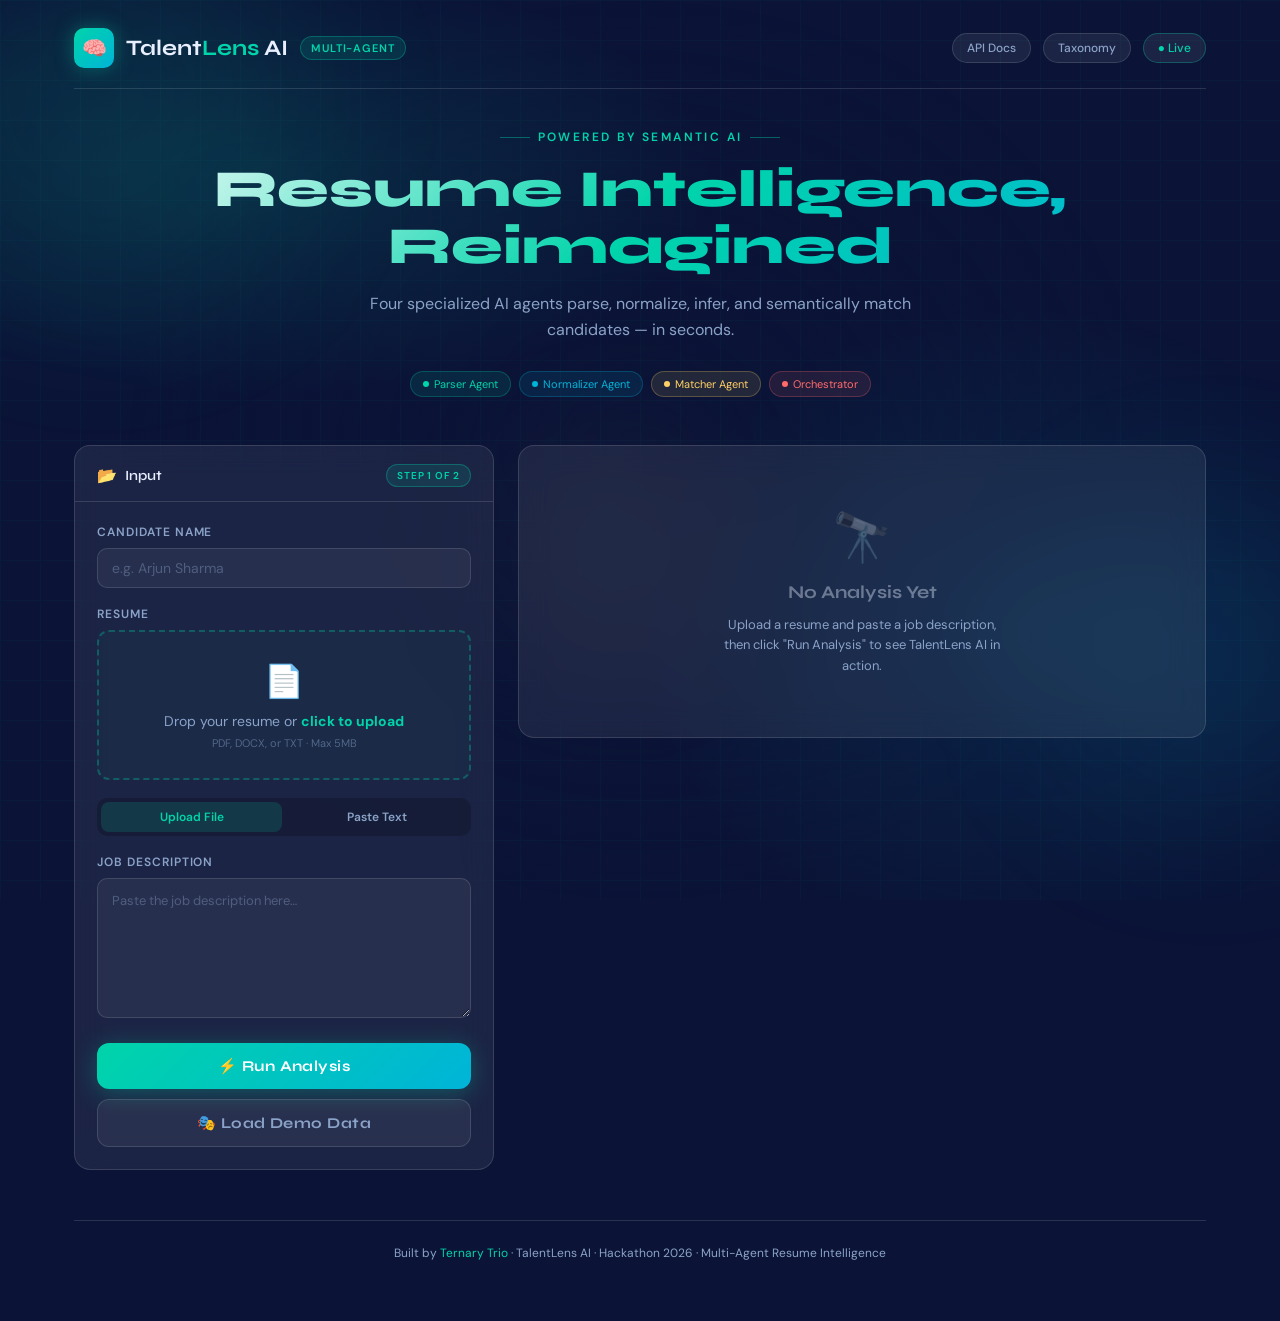
==== index.html @ 65efaf58 "Add files via upload" ====
<!DOCTYPE html>
<html lang="en">
<head>
<meta charset="UTF-8" />
<meta name="viewport" content="width=device-width, initial-scale=1.0" />
<title>TalentLens AI — Resume Intelligence Platform</title>
<link rel="preconnect" href="https://fonts.googleapis.com" />
<link href="https://fonts.googleapis.com/css2?family=Syne:wght@400;600;700;800&family=DM+Sans:ital,wght@0,300;0,400;0,500;1,300&display=swap" rel="stylesheet" />
<style>
  /* ── Reset & Tokens ───────────────────────────────────── */
  *, *::before, *::after { box-sizing: border-box; margin: 0; padding: 0; }

  :root {
    --navy:      #0B1437;
    --navy2:     #101D50;
    --teal:      #00D4AA;
    --teal2:     #00B4D8;
    --amber:     #FFD166;
    --rose:      #FF6B6B;
    --glass:     rgba(255,255,255,0.07);
    --glass2:    rgba(255,255,255,0.12);
    --border:    rgba(255,255,255,0.13);
    --text:      #E8EFFF;
    --muted:     #8BA3C8;
    --radius:    16px;
    --font-head: 'Syne', sans-serif;
    --font-body: 'DM Sans', sans-serif;
  }

  html { scroll-behavior: smooth; }

  body {
    min-height: 100vh;
    background: var(--navy);
    color: var(--text);
    font-family: var(--font-body);
    font-size: 15px;
    overflow-x: hidden;
  }

  /* ── Animated Background ──────────────────────────────── */
  .bg-mesh {
    position: fixed; inset: 0; z-index: 0; pointer-events: none;
    background:
      radial-gradient(ellipse 60% 40% at 20% 20%, rgba(0,212,170,0.12) 0%, transparent 60%),
      radial-gradient(ellipse 50% 60% at 80% 70%, rgba(0,180,216,0.10) 0%, transparent 60%),
      radial-gradient(ellipse 40% 50% at 50% 50%, rgba(11,20,55,0.9) 0%, transparent 100%);
  }
  .bg-grid {
    position: fixed; inset: 0; z-index: 0; pointer-events: none; opacity: 0.03;
    background-image:
      linear-gradient(rgba(0,212,170,1) 1px, transparent 1px),
      linear-gradient(90deg, rgba(0,212,170,1) 1px, transparent 1px);
    background-size: 40px 40px;
  }
  .orb {
    position: fixed; border-radius: 50%; filter: blur(80px);
    pointer-events: none; z-index: 0; animation: float 12s ease-in-out infinite;
  }
  .orb-1 { width: 400px; height: 400px; top: -100px; left: -100px; background: rgba(0,212,170,0.08); }
  .orb-2 { width: 300px; height: 300px; bottom: 10%; right: -80px; background: rgba(0,180,216,0.09); animation-delay: -4s; }
  .orb-3 { width: 200px; height: 200px; top: 50%; left: 40%; background: rgba(255,209,102,0.05); animation-delay: -8s; }
  @keyframes float {
    0%, 100% { transform: translateY(0) scale(1); }
    50% { transform: translateY(-30px) scale(1.05); }
  }

  /* ── Layout ───────────────────────────────────────────── */
  #app { position: relative; z-index: 1; max-width: 1180px; margin: 0 auto; padding: 0 24px 60px; }

  /* ── Header ───────────────────────────────────────────── */
  header {
    display: flex; align-items: center; justify-content: space-between;
    padding: 28px 0 20px;
    border-bottom: 1px solid var(--border);
    margin-bottom: 40px;
  }
  .logo { display: flex; align-items: center; gap: 12px; }
  .logo-icon {
    width: 40px; height: 40px; border-radius: 10px;
    background: linear-gradient(135deg, var(--teal), var(--teal2));
    display: flex; align-items: center; justify-content: center;
    font-size: 20px; box-shadow: 0 0 20px rgba(0,212,170,0.35);
  }
  .logo-text { font-family: var(--font-head); font-size: 22px; font-weight: 700; }
  .logo-text span { color: var(--teal); }
  .badge {
    font-size: 11px; font-weight: 600; letter-spacing: 0.08em;
    padding: 4px 10px; border-radius: 20px;
    background: rgba(0,212,170,0.12); border: 1px solid rgba(0,212,170,0.3);
    color: var(--teal); text-transform: uppercase;
  }
  .header-right { display: flex; align-items: center; gap: 12px; }
  .nav-pill {
    font-size: 12px; font-weight: 500; color: var(--muted);
    padding: 6px 14px; border-radius: 20px;
    background: var(--glass); border: 1px solid var(--border);
    cursor: pointer; transition: all 0.2s;
  }
  .nav-pill:hover { color: var(--text); background: var(--glass2); }

  /* ── Hero ─────────────────────────────────────────────── */
  .hero { text-align: center; margin-bottom: 48px; }
  .hero-eyebrow {
    font-size: 12px; letter-spacing: 0.2em; text-transform: uppercase;
    color: var(--teal); margin-bottom: 16px; font-weight: 600;
    display: flex; align-items: center; justify-content: center; gap: 8px;
  }
  .hero-eyebrow::before, .hero-eyebrow::after {
    content: ''; display: block; width: 30px; height: 1px; background: var(--teal); opacity: 0.4;
  }
  .hero h1 {
    font-family: var(--font-head); font-size: clamp(32px, 5vw, 52px);
    font-weight: 800; line-height: 1.1; margin-bottom: 16px;
    background: linear-gradient(135deg, #fff 0%, var(--teal) 50%, var(--teal2) 100%);
    -webkit-background-clip: text; -webkit-text-fill-color: transparent; background-clip: text;
  }
  .hero p { color: var(--muted); font-size: 16px; max-width: 560px; margin: 0 auto 28px; line-height: 1.6; }
  .agent-pills { display: flex; justify-content: center; gap: 8px; flex-wrap: wrap; }
  .agent-pill {
    font-size: 11px; padding: 5px 12px; border-radius: 20px;
    display: flex; align-items: center; gap: 5px;
  }
  .agent-pill .dot { width: 6px; height: 6px; border-radius: 50%; animation: pulse 2s infinite; }
  .agent-pill:nth-child(1) { background: rgba(0,212,170,0.1); border: 1px solid rgba(0,212,170,0.25); color: var(--teal); }
  .agent-pill:nth-child(1) .dot { background: var(--teal); animation-delay: 0s; }
  .agent-pill:nth-child(2) { background: rgba(0,180,216,0.1); border: 1px solid rgba(0,180,216,0.25); color: var(--teal2); }
  .agent-pill:nth-child(2) .dot { background: var(--teal2); animation-delay: 0.5s; }
  .agent-pill:nth-child(3) { background: rgba(255,209,102,0.1); border: 1px solid rgba(255,209,102,0.25); color: var(--amber); }
  .agent-pill:nth-child(3) .dot { background: var(--amber); animation-delay: 1s; }
  .agent-pill:nth-child(4) { background: rgba(255,107,107,0.1); border: 1px solid rgba(255,107,107,0.25); color: var(--rose); }
  .agent-pill:nth-child(4) .dot { background: var(--rose); animation-delay: 1.5s; }
  @keyframes pulse { 0%,100%{opacity:1;transform:scale(1)} 50%{opacity:0.4;transform:scale(0.7)} }

  /* ── Main Grid ────────────────────────────────────────── */
  .main-grid { display: grid; grid-template-columns: 420px 1fr; gap: 24px; align-items: start; }
  @media(max-width: 900px) { .main-grid { grid-template-columns: 1fr; } }

  /* ── Glass Panel ──────────────────────────────────────── */
  .panel {
    background: var(--glass); border: 1px solid var(--border);
    border-radius: var(--radius); backdrop-filter: blur(16px);
    -webkit-backdrop-filter: blur(16px);
    overflow: hidden;
  }
  .panel-header {
    padding: 18px 22px 14px;
    border-bottom: 1px solid var(--border);
    display: flex; align-items: center; justify-content: space-between;
  }
  .panel-title {
    font-family: var(--font-head); font-size: 14px; font-weight: 600;
    display: flex; align-items: center; gap: 8px;
  }
  .panel-title .icon { font-size: 16px; }
  .panel-body { padding: 22px; }

  /* ── Input Section ────────────────────────────────────── */
  .upload-zone {
    border: 2px dashed rgba(0,212,170,0.3); border-radius: 12px;
    padding: 28px; text-align: center; cursor: pointer;
    transition: all 0.25s; position: relative; overflow: hidden;
    background: rgba(0,212,170,0.03);
    margin-bottom: 18px;
  }
  .upload-zone:hover, .upload-zone.dragover {
    border-color: var(--teal); background: rgba(0,212,170,0.07);
    transform: translateY(-1px);
  }
  .upload-icon { font-size: 32px; margin-bottom: 10px; }
  .upload-text { font-size: 14px; color: var(--muted); }
  .upload-text strong { color: var(--teal); }
  .upload-hint { font-size: 11px; color: rgba(139,163,200,0.5); margin-top: 6px; }
  #fileInput { display: none; }

  .file-selected {
    display: flex; align-items: center; gap: 10px;
    padding: 10px 14px; border-radius: 10px;
    background: rgba(0,212,170,0.08); border: 1px solid rgba(0,212,170,0.2);
    margin-bottom: 18px; display: none;
  }
  .file-selected .file-icon { font-size: 20px; }
  .file-selected .file-name { font-size: 13px; font-weight: 500; color: var(--teal); }
  .file-selected .file-size { font-size: 11px; color: var(--muted); }
  .file-selected .file-remove { margin-left: auto; cursor: pointer; color: var(--muted); font-size: 16px; transition: color 0.2s; }
  .file-selected .file-remove:hover { color: var(--rose); }

  label.input-label { display: block; font-size: 12px; font-weight: 600; color: var(--muted); text-transform: uppercase; letter-spacing: 0.08em; margin-bottom: 8px; }

  .name-input, .text-area {
    width: 100%; background: rgba(255,255,255,0.05); border: 1px solid var(--border);
    border-radius: 10px; color: var(--text); font-family: var(--font-body);
    transition: border-color 0.2s, box-shadow 0.2s; outline: none;
  }
  .name-input { padding: 10px 14px; font-size: 14px; margin-bottom: 18px; }
  .text-area { padding: 12px 14px; font-size: 13px; resize: vertical; min-height: 120px; line-height: 1.5; }
  .name-input:focus, .text-area:focus {
    border-color: rgba(0,212,170,0.5);
    box-shadow: 0 0 0 3px rgba(0,212,170,0.1);
  }
  ::placeholder { color: rgba(139,163,200,0.4); }

  .jd-section { margin-top: 18px; }

  .run-btn {
    width: 100%; padding: 14px; margin-top: 20px;
    background: linear-gradient(135deg, var(--teal), var(--teal2));
    border: none; border-radius: 12px; color: #fff;
    font-family: var(--font-head); font-size: 15px; font-weight: 700;
    cursor: pointer; letter-spacing: 0.03em;
    transition: all 0.25s; position: relative; overflow: hidden;
    box-shadow: 0 4px 24px rgba(0,212,170,0.3);
  }
  .run-btn:hover:not(:disabled) {
    transform: translateY(-2px);
    box-shadow: 0 8px 32px rgba(0,212,170,0.45);
  }
  .run-btn:disabled { opacity: 0.6; cursor: not-allowed; }
  .run-btn .shimmer {
    position: absolute; inset: 0;
    background: linear-gradient(90deg, transparent, rgba(255,255,255,0.15), transparent);
    transform: translateX(-100%); animation: shimmer 1.8s infinite;
    display: none;
  }
  .run-btn.loading .shimmer { display: block; }
  @keyframes shimmer { to { transform: translateX(100%); } }

  /* ── Results Panel ────────────────────────────────────── */
  .results-panel { display: flex; flex-direction: column; gap: 18px; }

  /* Score Card */
  .score-card {
    background: linear-gradient(135deg, rgba(0,212,170,0.12), rgba(0,180,216,0.08));
    border: 1px solid rgba(0,212,170,0.2);
    border-radius: var(--radius); padding: 28px;
    display: flex; align-items: center; gap: 28px;
  }
  .score-ring-wrap { flex-shrink: 0; position: relative; }
  .score-ring {
    width: 120px; height: 120px;
    transform: rotate(-90deg);
  }
  .score-bg { fill: none; stroke: rgba(255,255,255,0.08); stroke-width: 8; }
  .score-fill {
    fill: none; stroke: url(#scoreGrad); stroke-width: 8;
    stroke-linecap: round; stroke-dasharray: 339.292;
    stroke-dashoffset: 339.292;
    transition: stroke-dashoffset 1.5s cubic-bezier(0.25, 1, 0.5, 1);
  }
  .score-number {
    position: absolute; inset: 0;
    display: flex; flex-direction: column; align-items: center; justify-content: center;
    font-family: var(--font-head);
  }
  .score-value { font-size: 32px; font-weight: 800; color: var(--teal); line-height: 1; }
  .score-label { font-size: 10px; color: var(--muted); letter-spacing: 0.1em; }
  .score-details { flex: 1; min-width: 0; }
  .score-details h3 { font-family: var(--font-head); font-size: 20px; font-weight: 700; margin-bottom: 6px; }
  .score-details .verdict { font-size: 13px; color: var(--muted); margin-bottom: 14px; line-height: 1.5; }
  .score-meta { display: flex; gap: 16px; }
  .score-meta-item { text-align: center; }
  .score-meta-item .val { font-family: var(--font-head); font-size: 20px; font-weight: 700; }
  .score-meta-item .lbl { font-size: 10px; color: var(--muted); text-transform: uppercase; letter-spacing: 0.07em; }
  .color-teal { color: var(--teal); }
  .color-rose { color: var(--rose); }
  .color-amber { color: var(--amber); }

  /* Skill Pills */
  .skills-grid { display: flex; flex-wrap: wrap; gap: 8px; }
  .skill-pill {
    font-size: 12px; font-weight: 500; padding: 5px 12px; border-radius: 20px;
    display: flex; align-items: center; gap: 5px;
    animation: popIn 0.3s ease backwards;
  }
  @keyframes popIn { from { transform: scale(0.7); opacity: 0; } to { transform: scale(1); opacity: 1; } }
  .pill-matched { background: rgba(0,212,170,0.12); border: 1px solid rgba(0,212,170,0.3); color: var(--teal); }
  .pill-inferred { background: rgba(0,180,216,0.10); border: 1px solid rgba(0,180,216,0.25); color: var(--teal2); }
  .pill-missing-req { background: rgba(255,107,107,0.10); border: 1px solid rgba(255,107,107,0.25); color: var(--rose); }
  .pill-missing-nice { background: rgba(255,209,102,0.10); border: 1px solid rgba(255,209,102,0.25); color: var(--amber); }
  .pill-icon { font-size: 10px; }

  /* AI Insight */
  .insight-card {
    background: rgba(255,209,102,0.05); border: 1px solid rgba(255,209,102,0.18);
    border-radius: var(--radius); padding: 18px 20px;
  }
  .insight-header { display: flex; align-items: center; gap: 8px; margin-bottom: 10px; font-size: 12px; font-weight: 600; color: var(--amber); text-transform: uppercase; letter-spacing: 0.08em; }
  .insight-text { font-size: 14px; color: var(--text); line-height: 1.65; }

  /* Roles */
  .role-chips { display: flex; gap: 8px; flex-wrap: wrap; }
  .role-chip {
    font-size: 12px; padding: 6px 14px; border-radius: 20px;
    background: rgba(255,255,255,0.06); border: 1px solid var(--border);
    display: flex; align-items: center; gap: 6px;
  }
  .role-chip::before { content: '⚡'; font-size: 10px; }

  /* Learning */
  .rec-list { display: flex; flex-direction: column; gap: 8px; }
  .rec-item {
    font-size: 12px; padding: 10px 14px; border-radius: 10px;
    background: rgba(255,255,255,0.04); border: 1px solid var(--border);
    display: flex; align-items: flex-start; gap: 8px; line-height: 1.5;
  }
  .rec-item::before { content: '→'; color: var(--teal); flex-shrink: 0; font-weight: 700; }

  /* Agent Logs */
  .log-console {
    background: rgba(0,0,0,0.4); border: 1px solid rgba(0,212,170,0.15);
    border-radius: 12px; padding: 16px; font-family: 'Courier New', monospace; font-size: 11px;
    max-height: 220px; overflow-y: auto; color: rgba(0,212,170,0.7);
    scrollbar-width: thin; scrollbar-color: rgba(0,212,170,0.2) transparent;
  }
  .log-entry {
    display: flex; gap: 8px; margin-bottom: 5px; line-height: 1.5;
    animation: fadeSlide 0.25s ease backwards;
  }
  @keyframes fadeSlide { from { opacity: 0; transform: translateX(-6px); } to { opacity: 1; transform: none; } }
  .log-time { color: rgba(0,212,170,0.35); flex-shrink: 0; }
  .log-agent { color: var(--teal); font-weight: bold; flex-shrink: 0; min-width: 130px; }
  .log-action { color: var(--amber); flex-shrink: 0; min-width: 100px; }
  .log-detail { color: rgba(232,239,255,0.5); }
  .log-cursor { animation: blink 1s step-end infinite; }
  @keyframes blink { 0%,100%{opacity:1} 50%{opacity:0} }

  /* Empty State */
  .empty-state {
    text-align: center; padding: 60px 30px;
    color: var(--muted); display: flex; flex-direction: column;
    align-items: center; gap: 12px;
  }
  .empty-state .empty-icon { font-size: 48px; opacity: 0.3; }
  .empty-state h3 { font-family: var(--font-head); font-size: 18px; color: rgba(232,239,255,0.4); }
  .empty-state p { font-size: 13px; max-width: 280px; line-height: 1.6; }

  /* Section Labels */
  .section-label {
    font-size: 11px; font-weight: 600; text-transform: uppercase;
    letter-spacing: 0.1em; color: var(--muted); margin-bottom: 12px;
    display: flex; align-items: center; gap: 6px;
  }
  .section-label::after { content: ''; flex: 1; height: 1px; background: var(--border); }

  /* Confidence bar */
  .conf-bar-wrap { display: flex; align-items: center; gap: 10px; margin-top: 8px; }
  .conf-bar { flex: 1; height: 4px; background: rgba(255,255,255,0.08); border-radius: 2px; overflow: hidden; }
  .conf-fill { height: 100%; background: linear-gradient(90deg, var(--teal), var(--teal2)); border-radius: 2px; width: 0%; transition: width 1s ease 0.8s; }
  .conf-label { font-size: 11px; color: var(--muted); }

  /* Loading Overlay */
  .loading-overlay {
    position: fixed; inset: 0; z-index: 100;
    background: rgba(11,20,55,0.8); backdrop-filter: blur(8px);
    display: flex; flex-direction: column;
    align-items: center; justify-content: center; gap: 20px;
    display: none;
  }
  .loading-overlay.active { display: flex; }
  .loader-ring {
    width: 60px; height: 60px; border-radius: 50%;
    border: 3px solid rgba(0,212,170,0.15);
    border-top-color: var(--teal);
    animation: spin 0.9s linear infinite;
  }
  @keyframes spin { to { transform: rotate(360deg); } }
  .loading-text { font-family: var(--font-head); font-size: 18px; color: var(--teal); }
  .loading-sub { font-size: 13px; color: var(--muted); }

  /* Tabs */
  .tabs { display: flex; gap: 4px; margin-bottom: 16px; background: rgba(0,0,0,0.2); border-radius: 10px; padding: 4px; }
  .tab { flex: 1; padding: 7px 12px; border-radius: 8px; font-size: 12px; font-weight: 600; text-align: center; cursor: pointer; transition: all 0.2s; color: var(--muted); }
  .tab.active { background: rgba(0,212,170,0.15); color: var(--teal); }
  .tab-content { display: none; }
  .tab-content.active { display: block; }

  /* Scrollbar */
  ::-webkit-scrollbar { width: 6px; }
  ::-webkit-scrollbar-track { background: transparent; }
  ::-webkit-scrollbar-thumb { background: rgba(255,255,255,0.1); border-radius: 3px; }

  /* Footer */
  footer { text-align: center; margin-top: 50px; padding-top: 24px; border-top: 1px solid var(--border); color: var(--muted); font-size: 12px; }
  footer span { color: var(--teal); }
</style>
</head>
<body>

<div class="bg-mesh"></div>
<div class="bg-grid"></div>
<div class="orb orb-1"></div>
<div class="orb orb-2"></div>
<div class="orb orb-3"></div>

<div class="loading-overlay" id="loadingOverlay">
  <div class="loader-ring"></div>
  <div class="loading-text">Agents Working…</div>
  <div class="loading-sub" id="loadingStep">Initializing pipeline</div>
</div>

<div id="app">
  <!-- Header -->
  <header>
    <div class="logo">
      <div class="logo-icon">🧠</div>
      <div class="logo-text">Talent<span>Lens</span> AI</div>
      <div class="badge">Multi-Agent</div>
    </div>
    <div class="header-right">
      <div class="nav-pill">API Docs</div>
      <div class="nav-pill">Taxonomy</div>
      <div class="nav-pill" style="color:var(--teal); border-color:rgba(0,212,170,0.3);">● Live</div>
    </div>
  </header>

  <!-- Hero -->
  <div class="hero">
    <div class="hero-eyebrow">Powered by Semantic AI</div>
    <h1>Resume Intelligence,<br/>Reimagined</h1>
    <p>Four specialized AI agents parse, normalize, infer, and semantically match candidates — in seconds.</p>
    <div class="agent-pills">
      <div class="agent-pill"><span class="dot"></span>Parser Agent</div>
      <div class="agent-pill"><span class="dot"></span>Normalizer Agent</div>
      <div class="agent-pill"><span class="dot"></span>Matcher Agent</div>
      <div class="agent-pill"><span class="dot"></span>Orchestrator</div>
    </div>
  </div>

  <!-- Main Grid -->
  <div class="main-grid">

    <!-- Input Panel -->
    <div class="panel">
      <div class="panel-header">
        <div class="panel-title"><span class="icon">📂</span> Input</div>
        <div class="badge" style="font-size:10px;">Step 1 of 2</div>
      </div>
      <div class="panel-body">

        <label class="input-label">Candidate Name</label>
        <input class="name-input" id="candidateName" type="text" placeholder="e.g. Arjun Sharma" />

        <label class="input-label">Resume</label>
        <div class="upload-zone" id="uploadZone" onclick="document.getElementById('fileInput').click()">
          <div class="upload-icon">📄</div>
          <div class="upload-text">Drop your resume or <strong>click to upload</strong></div>
          <div class="upload-hint">PDF, DOCX, or TXT · Max 5MB</div>
        </div>
        <input type="file" id="fileInput" accept=".pdf,.docx,.txt" />

        <div class="file-selected" id="fileSelected">
          <span class="file-icon">📎</span>
          <div>
            <div class="file-name" id="fileName">—</div>
            <div class="file-size" id="fileSize">—</div>
          </div>
          <span class="file-remove" onclick="removeFile()">✕</span>
        </div>

        <!-- Or paste text -->
        <div class="tabs">
          <div class="tab active" onclick="switchTab('upload')">Upload File</div>
          <div class="tab" onclick="switchTab('paste')">Paste Text</div>
        </div>
        <div class="tab-content active" id="tab-upload">
          <!-- file upload already shown above -->
        </div>
        <div class="tab-content" id="tab-paste">
          <textarea class="text-area" id="resumeText" placeholder="Paste your resume text here…"></textarea>
        </div>

        <div class="jd-section">
          <label class="input-label" style="margin-top:0">Job Description</label>
          <textarea class="text-area" id="jobDescription" placeholder="Paste the job description here…" style="min-height:140px;"></textarea>
        </div>

        <button class="run-btn" id="runBtn" onclick="runAnalysis()">
          <div class="shimmer"></div>
          ⚡ Run Analysis
        </button>

        <button class="run-btn" id="demoBtn" onclick="loadDemo()"
          style="margin-top:10px;background:rgba(255,255,255,0.06);box-shadow:none;border:1px solid var(--border);color:var(--muted);">
          🎭 Load Demo Data
        </button>

      </div>
    </div>

    <!-- Results Panel -->
    <div class="results-panel" id="resultsPanel">

      <div class="panel" id="emptyState">
        <div class="empty-state">
          <div class="empty-icon">🔭</div>
          <h3>No Analysis Yet</h3>
          <p>Upload a resume and paste a job description, then click "Run Analysis" to see TalentLens AI in action.</p>
        </div>
      </div>

      <!-- Score Card -->
      <div class="panel" id="scoreCard" style="display:none;">
        <div class="panel-body" style="padding:0;">
          <div class="score-card">
            <div class="score-ring-wrap">
              <svg class="score-ring" viewBox="0 0 120 120">
                <defs>
                  <linearGradient id="scoreGrad" x1="0%" y1="0%" x2="100%" y2="0%">
                    <stop offset="0%" style="stop-color:#00D4AA"/>
                    <stop offset="100%" style="stop-color:#00B4D8"/>
                  </linearGradient>
                </defs>
                <circle class="score-bg" cx="60" cy="60" r="54"/>
                <circle class="score-fill" id="scoreFill" cx="60" cy="60" r="54"/>
              </svg>
              <div class="score-number">
                <div class="score-value" id="scoreValue">0</div>
                <div class="score-label">/100</div>
              </div>
            </div>
            <div class="score-details">
              <h3 id="scoreName">Candidate</h3>
              <div class="verdict" id="aiInsightShort">Loading insight…</div>
              <div class="score-meta">
                <div class="score-meta-item">
                  <div class="val color-teal" id="matchedCount">0</div>
                  <div class="lbl">Matched</div>
                </div>
                <div class="score-meta-item">
                  <div class="val color-rose" id="missingCount">0</div>
                  <div class="lbl">Missing</div>
                </div>
                <div class="score-meta-item">
                  <div class="val color-amber" id="inferredCount">0</div>
                  <div class="lbl">Inferred</div>
                </div>
              </div>
              <div class="conf-bar-wrap">
                <div class="conf-bar"><div class="conf-fill" id="confFill"></div></div>
                <div class="conf-label" id="confLabel">Confidence</div>
              </div>
            </div>
          </div>
        </div>
      </div>

      <!-- Skills Panel -->
      <div class="panel" id="skillsPanel" style="display:none;">
        <div class="panel-header">
          <div class="panel-title"><span class="icon">🎯</span> Skill Analysis</div>
        </div>
        <div class="panel-body">
          <div class="section-label">Matched Skills</div>
          <div class="skills-grid" id="matchedSkills"></div>

          <div class="section-label" style="margin-top:16px;">Inferred Skills</div>
          <div class="skills-grid" id="inferredSkills"></div>

          <div class="section-label" style="margin-top:16px;">Missing — Required</div>
          <div class="skills-grid" id="missingRequired"></div>

          <div class="section-label" style="margin-top:16px;">Missing — Nice to Have</div>
          <div class="skills-grid" id="missingNice"></div>
        </div>
      </div>

      <!-- Insight + Roles -->
      <div class="panel" id="insightPanel" style="display:none;">
        <div class="panel-header">
          <div class="panel-title"><span class="icon">✨</span> AI Insight & Roles</div>
        </div>
        <div class="panel-body">
          <div class="insight-card" style="margin-bottom:18px;">
            <div class="insight-header">🤖 AI Assessment</div>
            <div class="insight-text" id="fullInsight">—</div>
          </div>
          <div class="section-label">Suggested Roles</div>
          <div class="role-chips" id="roleChips"></div>
          <div class="section-label" style="margin-top:16px;">Learning Recommendations</div>
          <div class="rec-list" id="learningRecs"></div>
        </div>
      </div>

      <!-- Agent Logs -->
      <div class="panel" id="logsPanel" style="display:none;">
        <div class="panel-header">
          <div class="panel-title"><span class="icon">⚙️</span> Agent Execution Logs</div>
          <div class="badge" style="font-size:10px; background:rgba(0,212,170,0.1);" id="logBadge">0 steps</div>
        </div>
        <div class="panel-body" style="padding-bottom:18px;">
          <div class="log-console" id="logConsole">
            <div class="log-entry">
              <span class="log-time">--:--:--</span>
              <span class="log-agent">Orchestrator</span>
              <span class="log-action">ready</span>
              <span class="log-detail">Awaiting input…<span class="log-cursor">█</span></span>
            </div>
          </div>
        </div>
      </div>

    </div>
  </div>

  <footer>
    Built by <span>Ternary Trio</span> · TalentLens AI · Hackathon 2026 · Multi-Agent Resume Intelligence
  </footer>
</div>

<script>
// ── State ───────────────────────────────────────────────────────────────
const API_BASE = "http://localhost:8000/api/v1";
let selectedFile = null;
let currentTab = 'upload';

// ── File Upload ─────────────────────────────────────────────────────────
const uploadZone = document.getElementById('uploadZone');
uploadZone.addEventListener('dragover', e => { e.preventDefault(); uploadZone.classList.add('dragover'); });
uploadZone.addEventListener('dragleave', () => uploadZone.classList.remove('dragover'));
uploadZone.addEventListener('drop', e => {
  e.preventDefault(); uploadZone.classList.remove('dragover');
  const file = e.dataTransfer.files[0];
  if (file) handleFile(file);
});
document.getElementById('fileInput').addEventListener('change', e => {
  if (e.target.files[0]) handleFile(e.target.files[0]);
});

function handleFile(file) {
  selectedFile = file;
  document.getElementById('fileName').textContent = file.name;
  document.getElementById('fileSize').textContent = formatBytes(file.size);
  document.getElementById('fileSelected').style.display = 'flex';
  document.getElementById('uploadZone').style.display = 'none';
}
function removeFile() {
  selectedFile = null;
  document.getElementById('fileSelected').style.display = 'none';
  document.getElementById('uploadZone').style.display = 'block';
  document.getElementById('fileInput').value = '';
}
function formatBytes(b) { return b > 1024*1024 ? (b/1024/1024).toFixed(1)+'MB' : (b/1024).toFixed(0)+'KB'; }

function switchTab(tab) {
  currentTab = tab;
  document.querySelectorAll('.tab').forEach((t,i) => t.classList.toggle('active', (i===0&&tab==='upload')||(i===1&&tab==='paste')));
  document.querySelectorAll('.tab-content').forEach(c => c.classList.remove('active'));
  document.getElementById('tab-'+tab).classList.add('active');
}

// ── Loading Steps ────────────────────────────────────────────────────────
const LOADING_STEPS = [
  "ParserAgent: Extracting text from resume…",
  "ParserAgent: Identifying skill tokens…",
  "NormalizerAgent: Mapping to canonical taxonomy…",
  "NormalizerAgent: Running skill inference rules…",
  "MatcherAgent: Parsing job description…",
  "MatcherAgent: Computing semantic embeddings…",
  "MatcherAgent: Calculating match score…",
  "Orchestrator: Generating AI insight…",
  "Orchestrator: Finalizing results…",
];
let stepInterval = null;
function startLoadingSteps() {
  let i = 0;
  const el = document.getElementById('loadingStep');
  el.textContent = LOADING_STEPS[0];
  stepInterval = setInterval(() => {
    i = (i + 1) % LOADING_STEPS.length;
    el.textContent = LOADING_STEPS[i];
  }, 900);
}
function stopLoadingSteps() { if (stepInterval) clearInterval(stepInterval); }

// ── Main Analysis ────────────────────────────────────────────────────────
async function runAnalysis() {
  const candidateName = document.getElementById('candidateName').value || 'Candidate';
  const jd = document.getElementById('jobDescription').value.trim();
  const pastedResume = document.getElementById('resumeText').value.trim();

  if (!jd) { alert('Please provide a job description.'); return; }
  if (!selectedFile && !pastedResume) { alert('Please upload a resume or paste resume text.'); return; }

  // Show loading
  document.getElementById('loadingOverlay').classList.add('active');
  const btn = document.getElementById('runBtn');
  btn.disabled = true; btn.classList.add('loading');
  startLoadingSteps();

  try {
    let resumeText = pastedResume;

    // Step 1: Parse file if uploaded
    if (selectedFile) {
      const formData = new FormData();
      formData.append('file', selectedFile);
      const parseRes = await fetch(`${API_BASE}/parse`, { method: 'POST', body: formData });
      if (parseRes.ok) {
        const parsed = await parseRes.json();
        resumeText = parsed.raw_text || pastedResume;
      }
    }

    // Step 2: Match
    const matchRes = await fetch(`${API_BASE}/match`, {
      method: 'POST',
      headers: { 'Content-Type': 'application/json' },
      body: JSON.stringify({ resume_text: resumeText || pastedResume, job_description: jd, candidate_name: candidateName })
    });

    if (!matchRes.ok) throw new Error('API error: ' + matchRes.status);
    const data = await matchRes.json();
    renderResults(data);

  } catch (err) {
    console.warn('API unavailable, using mock data:', err.message);
    renderResults(getMockData(candidateName, jd));
  } finally {
    stopLoadingSteps();
    document.getElementById('loadingOverlay').classList.remove('active');
    btn.disabled = false; btn.classList.remove('loading');
  }
}

// ── Render Results ───────────────────────────────────────────────────────
function renderResults(data) {
  // Show panels
  document.getElementById('emptyState').style.display = 'none';
  ['scoreCard','skillsPanel','insightPanel','logsPanel'].forEach(id => {
    document.getElementById(id).style.display = 'block';
  });

  const score = data.match_score || 0;
  const confidence = data.confidence || 0.75;

  // ── Score Ring ──────────────────────────────────────────
  animateValue('scoreValue', 0, score, 1400);
  const circumference = 339.292;
  setTimeout(() => {
    const fill = document.getElementById('scoreFill');
    fill.style.strokeDashoffset = circumference - (circumference * score / 100);
  }, 100);

  document.getElementById('scoreName').textContent = data.candidate_name || 'Candidate';
  document.getElementById('matchedCount').textContent = (data.matched_skills || []).length;
  document.getElementById('missingCount').textContent = (data.missing_skills || []).filter(m => m.importance === 'required').length;
  document.getElementById('inferredCount').textContent = (data.inferred_skills || []).length;

  // Confidence
  document.getElementById('confLabel').textContent = `Confidence: ${Math.round(confidence * 100)}%`;
  setTimeout(() => { document.getElementById('confFill').style.width = (confidence * 100) + '%'; }, 800);

  // Short insight for score card
  const insight = data.ai_insight || '';
  document.getElementById('aiInsightShort').textContent = insight.substring(0, 120) + (insight.length > 120 ? '…' : '');

  // ── Skills ──────────────────────────────────────────────
  const matchedEl = document.getElementById('matchedSkills');
  const inferredEl = document.getElementById('inferredSkills');
  const missingReqEl = document.getElementById('missingRequired');
  const missingNiceEl = document.getElementById('missingNice');
  matchedEl.innerHTML = inferredEl.innerHTML = missingReqEl.innerHTML = missingNiceEl.innerHTML = '';

  (data.matched_skills || []).forEach((m, i) => {
    matchedEl.appendChild(makePill(m.jd_skill, 'pill-matched', '✓', i * 50));
  });
  (data.inferred_skills || []).forEach((s, i) => {
    inferredEl.appendChild(makePill(s, 'pill-inferred', '~', i * 50));
  });
  (data.missing_skills || []).filter(m => m.importance === 'required').forEach((m, i) => {
    missingReqEl.appendChild(makePill(m.skill, 'pill-missing-req', '✗', i * 50));
  });
  (data.missing_skills || []).filter(m => m.importance !== 'required').forEach((m, i) => {
    missingNiceEl.appendChild(makePill(m.skill, 'pill-missing-nice', '○', i * 50));
  });

  // ── Insight & Roles ─────────────────────────────────────
  document.getElementById('fullInsight').textContent = data.ai_insight || '';

  const roleEl = document.getElementById('roleChips');
  roleEl.innerHTML = '';
  (data.suggested_roles || []).forEach(r => {
    const chip = document.createElement('div');
    chip.className = 'role-chip'; chip.textContent = r;
    roleEl.appendChild(chip);
  });

  const recEl = document.getElementById('learningRecs');
  recEl.innerHTML = '';
  (data.learning_recommendations || []).forEach(rec => {
    const item = document.createElement('div');
    item.className = 'rec-item'; item.textContent = rec;
    recEl.appendChild(item);
  });

  // ── Agent Logs ───────────────────────────────────────────
  const console_ = document.getElementById('logConsole');
  console_.innerHTML = '';
  const logs = data.agent_logs || [];
  document.getElementById('logBadge').textContent = `${logs.length} steps`;

  logs.forEach((log, i) => {
    setTimeout(() => {
      const entry = document.createElement('div');
      entry.className = 'log-entry';
      entry.style.animationDelay = '0ms';
      const t = new Date(log.timestamp);
      const ts = `${String(t.getHours()).padStart(2,'0')}:${String(t.getMinutes()).padStart(2,'0')}:${String(t.getSeconds()).padStart(2,'0')}`;
      entry.innerHTML = `
        <span class="log-time">${ts}</span>
        <span class="log-agent">[${log.agent}]</span>
        <span class="log-action">${log.action}</span>
        <span class="log-detail">${log.detail}${log.duration_ms ? ` (${log.duration_ms}ms)` : ''}</span>
      `;
      console_.appendChild(entry);
      console_.scrollTop = console_.scrollHeight;
    }, i * 180);
  });

  // Scroll to results
  setTimeout(() => document.getElementById('scoreCard').scrollIntoView({ behavior: 'smooth', block: 'start' }), 200);
}

function makePill(text, cls, icon, delay) {
  const pill = document.createElement('div');
  pill.className = `skill-pill ${cls}`;
  pill.style.animationDelay = delay + 'ms';
  pill.innerHTML = `<span class="pill-icon">${icon}</span>${text}`;
  return pill;
}

function animateValue(id, start, end, duration) {
  const el = document.getElementById(id);
  const range = end - start;
  const startTime = performance.now();
  function update(currentTime) {
    const elapsed = currentTime - startTime;
    const progress = Math.min(elapsed / duration, 1);
    const ease = 1 - Math.pow(1 - progress, 3);
    el.textContent = Math.round(start + range * ease);
    if (progress < 1) requestAnimationFrame(update);
  }
  requestAnimationFrame(update);
}

// ── Demo Data ────────────────────────────────────────────────────────────
function loadDemo() {
  document.getElementById('candidateName').value = 'Priya Mehta';
  document.getElementById('jobDescription').value = `Senior ML Engineer - FinTech AI Team

We are looking for a passionate ML Engineer to join our AI team.

Required:
- Python (5+ years)
- PyTorch or TensorFlow for deep learning model development
- Experience with LLMs and prompt engineering
- Docker and Kubernetes for model deployment
- REST API design and FastAPI
- PostgreSQL or similar relational database

Nice to have:
- Experience with LangChain or LlamaIndex
- Familiarity with AWS or Google Cloud
- Knowledge of Apache Kafka for streaming
- Vector databases (Pinecone, ChromaDB)`;

  switchTab('paste');
  document.getElementById('resumeText').value = `Priya Mehta
priya.mehta@email.com | github.com/priyamehta | linkedin.com/in/priyamehta

Summary:
Passionate ML Engineer with 4 years of experience building production AI systems. Strong background in NLP, deep learning, and scalable ML infrastructure.

Skills:
Python, TensorFlow, PyTorch, scikit-learn, Hugging Face, LangChain, FastAPI, Docker, PostgreSQL, Redis, Git, Linux, NumPy, Pandas, Keras, spaCy, NLTK, React

Experience:
AI Engineer - DataSpark Technologies (2022 - Present)
- Built and deployed NLP models using PyTorch and Hugging Face Transformers
- Developed REST APIs with FastAPI serving 1M+ requests/day
- Containerized ML pipelines using Docker, orchestrated with Kubernetes
- 4 years of Python development experience

ML Intern - TechCorp (2021 - 2022)
- Implemented classification models with scikit-learn
- Data processing with Pandas and NumPy

Education:
B.Tech Computer Science - IIT Ahmedabad, 2021`;
}

function getMockData(candidateName, jd) {
  const now = Date.now();
  return {
    candidate_name: candidateName || "Priya Mehta",
    match_score: 78,
    confidence: 0.84,
    years_of_experience: 4,
    matched_skills: [
      { jd_skill: "Python", matched_with: "Python", similarity: 1.0, importance: "required" },
      { jd_skill: "PyTorch", matched_with: "PyTorch", similarity: 0.98, importance: "required" },
      { jd_skill: "TensorFlow", matched_with: "TensorFlow", similarity: 0.96, importance: "required" },
      { jd_skill: "Docker", matched_with: "Docker", similarity: 1.0, importance: "required" },
      { jd_skill: "FastAPI", matched_with: "FastAPI", similarity: 1.0, importance: "required" },
      { jd_skill: "PostgreSQL", matched_with: "PostgreSQL", similarity: 0.95, importance: "required" },
      { jd_skill: "LangChain", matched_with: "LangChain", similarity: 0.92, importance: "nice-to-have" },
    ],
    missing_skills: [
      { skill: "Kubernetes", importance: "required", gap_score: 0.4 },
      { skill: "Large Language Models", importance: "required", gap_score: 0.35 },
      { skill: "AWS", importance: "nice-to-have", gap_score: 0.3 },
      { skill: "Apache Kafka", importance: "nice-to-have", gap_score: 0.25 },
      { skill: "ChromaDB", importance: "nice-to-have", gap_score: 0.2 },
    ],
    inferred_skills: ["Deep Learning", "Machine Learning", "Natural Language Processing", "Neural Networks", "REST APIs"],
    suggested_roles: ["Senior ML Engineer", "LLM / GenAI Engineer", "Backend Engineer"],
    learning_recommendations: [
      "Learn Kubernetes: KCNA certification path → kubernetes.io/docs",
      "Explore Large Language Models: Hugging Face NLP Course (free) → huggingface.co/learn",
      "Learn AWS: AWS Cloud Practitioner (beginner) → aws.amazon.com/training",
    ],
    ai_insight: `${candidateName || "Priya Mehta"} with 4 years of experience shows a strong match (78/100) for this role. Core strengths include Python, PyTorch, Docker. Additionally, proficiency in Deep Learning, Natural Language Processing is inferred from their skill set. Key gaps: Kubernetes, Large Language Models. Overall assessment: highly recommended for interview.`,
    agent_logs: [
      { timestamp: now - 2000, agent: "Orchestrator", action: "pipeline_start", detail: `Analyzing candidate: ${candidateName}`, duration_ms: 0 },
      { timestamp: now - 1800, agent: "ParserAgent", action: "skill_extraction", detail: "Extracted 18 raw skills from resume text", duration_ms: 45 },
      { timestamp: now - 1600, agent: "NormalizerAgent", action: "skill_normalization", detail: "Normalized 18 → 15 canonical skills", duration_ms: 12 },
      { timestamp: now - 1500, agent: "NormalizerAgent", action: "skill_inference", detail: "Inferred 5 additional skills from skill graph", duration_ms: 8 },
      { timestamp: now - 1300, agent: "MatcherAgent", action: "jd_parsing", detail: "Extracted 6 required + 4 nice-to-have skills from JD", duration_ms: 22 },
      { timestamp: now - 900, agent: "MatcherAgent", action: "semantic_matching", detail: "Computed match score: 78/100 using semantic_embedding", duration_ms: 380 },
      { timestamp: now - 700, agent: "NormalizerAgent", action: "role_suggestion", detail: "Suggested 3 matching roles", duration_ms: 5 },
      { timestamp: now - 600, agent: "NormalizerAgent", action: "learning_path", detail: "Generated 3 learning recommendations", duration_ms: 4 },
      { timestamp: now - 500, agent: "Orchestrator", action: "insight_generation", detail: "Generated explainable AI assessment", duration_ms: 18 },
      { timestamp: now - 200, agent: "Orchestrator", action: "pipeline_complete", detail: "Full analysis completed in 487ms", duration_ms: 487 },
    ],
    match_method: "semantic_embedding",
    status: "success",
  };
}
</script>
</body>
</html>
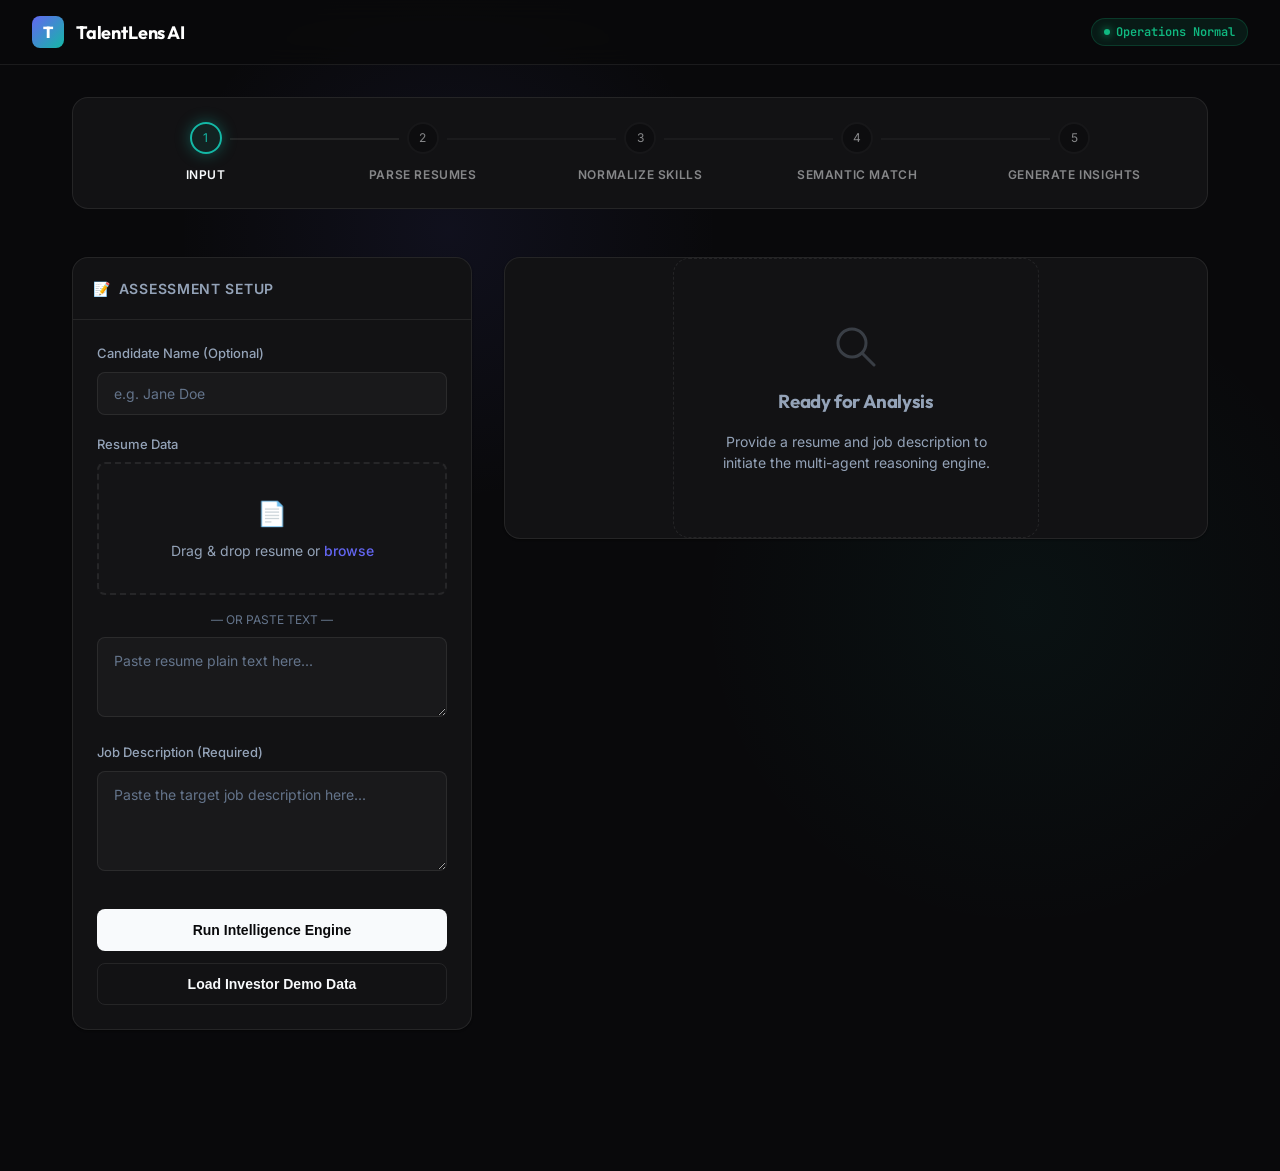
==== commit 43e0f9be: "final" ====
--- a/index.html
+++ b/index.html
@@ -3,937 +3,685 @@
 <head>
 <meta charset="UTF-8" />
 <meta name="viewport" content="width=device-width, initial-scale=1.0" />
-<title>TalentLens AI — Resume Intelligence Platform</title>
+<title>TalentLens AI — Hiring Intelligence Engine</title>
+<meta name="description" content="Evaluate human potential with multi-agent semantic reasoning. Beyond keywords." />
 <link rel="preconnect" href="https://fonts.googleapis.com" />
-<link href="https://fonts.googleapis.com/css2?family=Syne:wght@400;600;700;800&family=DM+Sans:ital,wght@0,300;0,400;0,500;1,300&display=swap" rel="stylesheet" />
+<link href="https://fonts.googleapis.com/css2?family=Inter:wght@300;400;500;600;700&family=Outfit:wght@400;500;600;700;800&family=JetBrains+Mono:wght@400;500&display=swap" rel="stylesheet" />
 <style>
-  /* ── Reset & Tokens ───────────────────────────────────── */
-  *, *::before, *::after { box-sizing: border-box; margin: 0; padding: 0; }
-
-  :root {
-    --navy:      #0B1437;
-    --navy2:     #101D50;
-    --teal:      #00D4AA;
-    --teal2:     #00B4D8;
-    --amber:     #FFD166;
-    --rose:      #FF6B6B;
-    --glass:     rgba(255,255,255,0.07);
-    --glass2:    rgba(255,255,255,0.12);
-    --border:    rgba(255,255,255,0.13);
-    --text:      #E8EFFF;
-    --muted:     #8BA3C8;
-    --radius:    16px;
-    --font-head: 'Syne', sans-serif;
-    --font-body: 'DM Sans', sans-serif;
-  }
-
-  html { scroll-behavior: smooth; }
-
-  body {
-    min-height: 100vh;
-    background: var(--navy);
-    color: var(--text);
-    font-family: var(--font-body);
-    font-size: 15px;
-    overflow-x: hidden;
-  }
-
-  /* ── Animated Background ──────────────────────────────── */
-  .bg-mesh {
-    position: fixed; inset: 0; z-index: 0; pointer-events: none;
-    background:
-      radial-gradient(ellipse 60% 40% at 20% 20%, rgba(0,212,170,0.12) 0%, transparent 60%),
-      radial-gradient(ellipse 50% 60% at 80% 70%, rgba(0,180,216,0.10) 0%, transparent 60%),
-      radial-gradient(ellipse 40% 50% at 50% 50%, rgba(11,20,55,0.9) 0%, transparent 100%);
-  }
-  .bg-grid {
-    position: fixed; inset: 0; z-index: 0; pointer-events: none; opacity: 0.03;
-    background-image:
-      linear-gradient(rgba(0,212,170,1) 1px, transparent 1px),
-      linear-gradient(90deg, rgba(0,212,170,1) 1px, transparent 1px);
-    background-size: 40px 40px;
-  }
-  .orb {
-    position: fixed; border-radius: 50%; filter: blur(80px);
-    pointer-events: none; z-index: 0; animation: float 12s ease-in-out infinite;
-  }
-  .orb-1 { width: 400px; height: 400px; top: -100px; left: -100px; background: rgba(0,212,170,0.08); }
-  .orb-2 { width: 300px; height: 300px; bottom: 10%; right: -80px; background: rgba(0,180,216,0.09); animation-delay: -4s; }
-  .orb-3 { width: 200px; height: 200px; top: 50%; left: 40%; background: rgba(255,209,102,0.05); animation-delay: -8s; }
-  @keyframes float {
-    0%, 100% { transform: translateY(0) scale(1); }
-    50% { transform: translateY(-30px) scale(1.05); }
-  }
-
-  /* ── Layout ───────────────────────────────────────────── */
-  #app { position: relative; z-index: 1; max-width: 1180px; margin: 0 auto; padding: 0 24px 60px; }
-
-  /* ── Header ───────────────────────────────────────────── */
-  header {
-    display: flex; align-items: center; justify-content: space-between;
-    padding: 28px 0 20px;
-    border-bottom: 1px solid var(--border);
-    margin-bottom: 40px;
-  }
-  .logo { display: flex; align-items: center; gap: 12px; }
-  .logo-icon {
-    width: 40px; height: 40px; border-radius: 10px;
-    background: linear-gradient(135deg, var(--teal), var(--teal2));
-    display: flex; align-items: center; justify-content: center;
-    font-size: 20px; box-shadow: 0 0 20px rgba(0,212,170,0.35);
-  }
-  .logo-text { font-family: var(--font-head); font-size: 22px; font-weight: 700; }
-  .logo-text span { color: var(--teal); }
-  .badge {
-    font-size: 11px; font-weight: 600; letter-spacing: 0.08em;
-    padding: 4px 10px; border-radius: 20px;
-    background: rgba(0,212,170,0.12); border: 1px solid rgba(0,212,170,0.3);
-    color: var(--teal); text-transform: uppercase;
-  }
-  .header-right { display: flex; align-items: center; gap: 12px; }
-  .nav-pill {
-    font-size: 12px; font-weight: 500; color: var(--muted);
-    padding: 6px 14px; border-radius: 20px;
-    background: var(--glass); border: 1px solid var(--border);
-    cursor: pointer; transition: all 0.2s;
-  }
-  .nav-pill:hover { color: var(--text); background: var(--glass2); }
-
-  /* ── Hero ─────────────────────────────────────────────── */
-  .hero { text-align: center; margin-bottom: 48px; }
-  .hero-eyebrow {
-    font-size: 12px; letter-spacing: 0.2em; text-transform: uppercase;
-    color: var(--teal); margin-bottom: 16px; font-weight: 600;
-    display: flex; align-items: center; justify-content: center; gap: 8px;
-  }
-  .hero-eyebrow::before, .hero-eyebrow::after {
-    content: ''; display: block; width: 30px; height: 1px; background: var(--teal); opacity: 0.4;
-  }
-  .hero h1 {
-    font-family: var(--font-head); font-size: clamp(32px, 5vw, 52px);
-    font-weight: 800; line-height: 1.1; margin-bottom: 16px;
-    background: linear-gradient(135deg, #fff 0%, var(--teal) 50%, var(--teal2) 100%);
-    -webkit-background-clip: text; -webkit-text-fill-color: transparent; background-clip: text;
-  }
-  .hero p { color: var(--muted); font-size: 16px; max-width: 560px; margin: 0 auto 28px; line-height: 1.6; }
-  .agent-pills { display: flex; justify-content: center; gap: 8px; flex-wrap: wrap; }
-  .agent-pill {
-    font-size: 11px; padding: 5px 12px; border-radius: 20px;
-    display: flex; align-items: center; gap: 5px;
-  }
-  .agent-pill .dot { width: 6px; height: 6px; border-radius: 50%; animation: pulse 2s infinite; }
-  .agent-pill:nth-child(1) { background: rgba(0,212,170,0.1); border: 1px solid rgba(0,212,170,0.25); color: var(--teal); }
-  .agent-pill:nth-child(1) .dot { background: var(--teal); animation-delay: 0s; }
-  .agent-pill:nth-child(2) { background: rgba(0,180,216,0.1); border: 1px solid rgba(0,180,216,0.25); color: var(--teal2); }
-  .agent-pill:nth-child(2) .dot { background: var(--teal2); animation-delay: 0.5s; }
-  .agent-pill:nth-child(3) { background: rgba(255,209,102,0.1); border: 1px solid rgba(255,209,102,0.25); color: var(--amber); }
-  .agent-pill:nth-child(3) .dot { background: var(--amber); animation-delay: 1s; }
-  .agent-pill:nth-child(4) { background: rgba(255,107,107,0.1); border: 1px solid rgba(255,107,107,0.25); color: var(--rose); }
-  .agent-pill:nth-child(4) .dot { background: var(--rose); animation-delay: 1.5s; }
-  @keyframes pulse { 0%,100%{opacity:1;transform:scale(1)} 50%{opacity:0.4;transform:scale(0.7)} }
-
-  /* ── Main Grid ────────────────────────────────────────── */
-  .main-grid { display: grid; grid-template-columns: 420px 1fr; gap: 24px; align-items: start; }
-  @media(max-width: 900px) { .main-grid { grid-template-columns: 1fr; } }
-
-  /* ── Glass Panel ──────────────────────────────────────── */
-  .panel {
-    background: var(--glass); border: 1px solid var(--border);
-    border-radius: var(--radius); backdrop-filter: blur(16px);
-    -webkit-backdrop-filter: blur(16px);
-    overflow: hidden;
-  }
-  .panel-header {
-    padding: 18px 22px 14px;
-    border-bottom: 1px solid var(--border);
-    display: flex; align-items: center; justify-content: space-between;
-  }
-  .panel-title {
-    font-family: var(--font-head); font-size: 14px; font-weight: 600;
-    display: flex; align-items: center; gap: 8px;
-  }
-  .panel-title .icon { font-size: 16px; }
-  .panel-body { padding: 22px; }
-
-  /* ── Input Section ────────────────────────────────────── */
-  .upload-zone {
-    border: 2px dashed rgba(0,212,170,0.3); border-radius: 12px;
-    padding: 28px; text-align: center; cursor: pointer;
-    transition: all 0.25s; position: relative; overflow: hidden;
-    background: rgba(0,212,170,0.03);
-    margin-bottom: 18px;
-  }
-  .upload-zone:hover, .upload-zone.dragover {
-    border-color: var(--teal); background: rgba(0,212,170,0.07);
-    transform: translateY(-1px);
-  }
-  .upload-icon { font-size: 32px; margin-bottom: 10px; }
-  .upload-text { font-size: 14px; color: var(--muted); }
-  .upload-text strong { color: var(--teal); }
-  .upload-hint { font-size: 11px; color: rgba(139,163,200,0.5); margin-top: 6px; }
-  #fileInput { display: none; }
-
-  .file-selected {
-    display: flex; align-items: center; gap: 10px;
-    padding: 10px 14px; border-radius: 10px;
-    background: rgba(0,212,170,0.08); border: 1px solid rgba(0,212,170,0.2);
-    margin-bottom: 18px; display: none;
-  }
-  .file-selected .file-icon { font-size: 20px; }
-  .file-selected .file-name { font-size: 13px; font-weight: 500; color: var(--teal); }
-  .file-selected .file-size { font-size: 11px; color: var(--muted); }
-  .file-selected .file-remove { margin-left: auto; cursor: pointer; color: var(--muted); font-size: 16px; transition: color 0.2s; }
-  .file-selected .file-remove:hover { color: var(--rose); }
-
-  label.input-label { display: block; font-size: 12px; font-weight: 600; color: var(--muted); text-transform: uppercase; letter-spacing: 0.08em; margin-bottom: 8px; }
-
-  .name-input, .text-area {
-    width: 100%; background: rgba(255,255,255,0.05); border: 1px solid var(--border);
-    border-radius: 10px; color: var(--text); font-family: var(--font-body);
-    transition: border-color 0.2s, box-shadow 0.2s; outline: none;
-  }
-  .name-input { padding: 10px 14px; font-size: 14px; margin-bottom: 18px; }
-  .text-area { padding: 12px 14px; font-size: 13px; resize: vertical; min-height: 120px; line-height: 1.5; }
-  .name-input:focus, .text-area:focus {
-    border-color: rgba(0,212,170,0.5);
-    box-shadow: 0 0 0 3px rgba(0,212,170,0.1);
-  }
-  ::placeholder { color: rgba(139,163,200,0.4); }
-
-  .jd-section { margin-top: 18px; }
-
-  .run-btn {
-    width: 100%; padding: 14px; margin-top: 20px;
-    background: linear-gradient(135deg, var(--teal), var(--teal2));
-    border: none; border-radius: 12px; color: #fff;
-    font-family: var(--font-head); font-size: 15px; font-weight: 700;
-    cursor: pointer; letter-spacing: 0.03em;
-    transition: all 0.25s; position: relative; overflow: hidden;
-    box-shadow: 0 4px 24px rgba(0,212,170,0.3);
-  }
-  .run-btn:hover:not(:disabled) {
-    transform: translateY(-2px);
-    box-shadow: 0 8px 32px rgba(0,212,170,0.45);
-  }
-  .run-btn:disabled { opacity: 0.6; cursor: not-allowed; }
-  .run-btn .shimmer {
-    position: absolute; inset: 0;
-    background: linear-gradient(90deg, transparent, rgba(255,255,255,0.15), transparent);
-    transform: translateX(-100%); animation: shimmer 1.8s infinite;
-    display: none;
-  }
-  .run-btn.loading .shimmer { display: block; }
-  @keyframes shimmer { to { transform: translateX(100%); } }
-
-  /* ── Results Panel ────────────────────────────────────── */
-  .results-panel { display: flex; flex-direction: column; gap: 18px; }
-
-  /* Score Card */
-  .score-card {
-    background: linear-gradient(135deg, rgba(0,212,170,0.12), rgba(0,180,216,0.08));
-    border: 1px solid rgba(0,212,170,0.2);
-    border-radius: var(--radius); padding: 28px;
-    display: flex; align-items: center; gap: 28px;
-  }
-  .score-ring-wrap { flex-shrink: 0; position: relative; }
-  .score-ring {
-    width: 120px; height: 120px;
-    transform: rotate(-90deg);
-  }
-  .score-bg { fill: none; stroke: rgba(255,255,255,0.08); stroke-width: 8; }
-  .score-fill {
-    fill: none; stroke: url(#scoreGrad); stroke-width: 8;
-    stroke-linecap: round; stroke-dasharray: 339.292;
-    stroke-dashoffset: 339.292;
-    transition: stroke-dashoffset 1.5s cubic-bezier(0.25, 1, 0.5, 1);
-  }
-  .score-number {
-    position: absolute; inset: 0;
-    display: flex; flex-direction: column; align-items: center; justify-content: center;
-    font-family: var(--font-head);
-  }
-  .score-value { font-size: 32px; font-weight: 800; color: var(--teal); line-height: 1; }
-  .score-label { font-size: 10px; color: var(--muted); letter-spacing: 0.1em; }
-  .score-details { flex: 1; min-width: 0; }
-  .score-details h3 { font-family: var(--font-head); font-size: 20px; font-weight: 700; margin-bottom: 6px; }
-  .score-details .verdict { font-size: 13px; color: var(--muted); margin-bottom: 14px; line-height: 1.5; }
-  .score-meta { display: flex; gap: 16px; }
-  .score-meta-item { text-align: center; }
-  .score-meta-item .val { font-family: var(--font-head); font-size: 20px; font-weight: 700; }
-  .score-meta-item .lbl { font-size: 10px; color: var(--muted); text-transform: uppercase; letter-spacing: 0.07em; }
-  .color-teal { color: var(--teal); }
-  .color-rose { color: var(--rose); }
-  .color-amber { color: var(--amber); }
-
-  /* Skill Pills */
-  .skills-grid { display: flex; flex-wrap: wrap; gap: 8px; }
-  .skill-pill {
-    font-size: 12px; font-weight: 500; padding: 5px 12px; border-radius: 20px;
-    display: flex; align-items: center; gap: 5px;
-    animation: popIn 0.3s ease backwards;
-  }
-  @keyframes popIn { from { transform: scale(0.7); opacity: 0; } to { transform: scale(1); opacity: 1; } }
-  .pill-matched { background: rgba(0,212,170,0.12); border: 1px solid rgba(0,212,170,0.3); color: var(--teal); }
-  .pill-inferred { background: rgba(0,180,216,0.10); border: 1px solid rgba(0,180,216,0.25); color: var(--teal2); }
-  .pill-missing-req { background: rgba(255,107,107,0.10); border: 1px solid rgba(255,107,107,0.25); color: var(--rose); }
-  .pill-missing-nice { background: rgba(255,209,102,0.10); border: 1px solid rgba(255,209,102,0.25); color: var(--amber); }
-  .pill-icon { font-size: 10px; }
-
-  /* AI Insight */
-  .insight-card {
-    background: rgba(255,209,102,0.05); border: 1px solid rgba(255,209,102,0.18);
-    border-radius: var(--radius); padding: 18px 20px;
-  }
-  .insight-header { display: flex; align-items: center; gap: 8px; margin-bottom: 10px; font-size: 12px; font-weight: 600; color: var(--amber); text-transform: uppercase; letter-spacing: 0.08em; }
-  .insight-text { font-size: 14px; color: var(--text); line-height: 1.65; }
-
-  /* Roles */
-  .role-chips { display: flex; gap: 8px; flex-wrap: wrap; }
-  .role-chip {
-    font-size: 12px; padding: 6px 14px; border-radius: 20px;
-    background: rgba(255,255,255,0.06); border: 1px solid var(--border);
-    display: flex; align-items: center; gap: 6px;
-  }
-  .role-chip::before { content: '⚡'; font-size: 10px; }
-
-  /* Learning */
-  .rec-list { display: flex; flex-direction: column; gap: 8px; }
-  .rec-item {
-    font-size: 12px; padding: 10px 14px; border-radius: 10px;
-    background: rgba(255,255,255,0.04); border: 1px solid var(--border);
-    display: flex; align-items: flex-start; gap: 8px; line-height: 1.5;
-  }
-  .rec-item::before { content: '→'; color: var(--teal); flex-shrink: 0; font-weight: 700; }
-
-  /* Agent Logs */
-  .log-console {
-    background: rgba(0,0,0,0.4); border: 1px solid rgba(0,212,170,0.15);
-    border-radius: 12px; padding: 16px; font-family: 'Courier New', monospace; font-size: 11px;
-    max-height: 220px; overflow-y: auto; color: rgba(0,212,170,0.7);
-    scrollbar-width: thin; scrollbar-color: rgba(0,212,170,0.2) transparent;
-  }
-  .log-entry {
-    display: flex; gap: 8px; margin-bottom: 5px; line-height: 1.5;
-    animation: fadeSlide 0.25s ease backwards;
-  }
-  @keyframes fadeSlide { from { opacity: 0; transform: translateX(-6px); } to { opacity: 1; transform: none; } }
-  .log-time { color: rgba(0,212,170,0.35); flex-shrink: 0; }
-  .log-agent { color: var(--teal); font-weight: bold; flex-shrink: 0; min-width: 130px; }
-  .log-action { color: var(--amber); flex-shrink: 0; min-width: 100px; }
-  .log-detail { color: rgba(232,239,255,0.5); }
-  .log-cursor { animation: blink 1s step-end infinite; }
-  @keyframes blink { 0%,100%{opacity:1} 50%{opacity:0} }
-
-  /* Empty State */
-  .empty-state {
-    text-align: center; padding: 60px 30px;
-    color: var(--muted); display: flex; flex-direction: column;
-    align-items: center; gap: 12px;
-  }
-  .empty-state .empty-icon { font-size: 48px; opacity: 0.3; }
-  .empty-state h3 { font-family: var(--font-head); font-size: 18px; color: rgba(232,239,255,0.4); }
-  .empty-state p { font-size: 13px; max-width: 280px; line-height: 1.6; }
-
-  /* Section Labels */
-  .section-label {
-    font-size: 11px; font-weight: 600; text-transform: uppercase;
-    letter-spacing: 0.1em; color: var(--muted); margin-bottom: 12px;
-    display: flex; align-items: center; gap: 6px;
-  }
-  .section-label::after { content: ''; flex: 1; height: 1px; background: var(--border); }
-
-  /* Confidence bar */
-  .conf-bar-wrap { display: flex; align-items: center; gap: 10px; margin-top: 8px; }
-  .conf-bar { flex: 1; height: 4px; background: rgba(255,255,255,0.08); border-radius: 2px; overflow: hidden; }
-  .conf-fill { height: 100%; background: linear-gradient(90deg, var(--teal), var(--teal2)); border-radius: 2px; width: 0%; transition: width 1s ease 0.8s; }
-  .conf-label { font-size: 11px; color: var(--muted); }
-
-  /* Loading Overlay */
-  .loading-overlay {
-    position: fixed; inset: 0; z-index: 100;
-    background: rgba(11,20,55,0.8); backdrop-filter: blur(8px);
-    display: flex; flex-direction: column;
-    align-items: center; justify-content: center; gap: 20px;
-    display: none;
-  }
-  .loading-overlay.active { display: flex; }
-  .loader-ring {
-    width: 60px; height: 60px; border-radius: 50%;
-    border: 3px solid rgba(0,212,170,0.15);
-    border-top-color: var(--teal);
-    animation: spin 0.9s linear infinite;
-  }
-  @keyframes spin { to { transform: rotate(360deg); } }
-  .loading-text { font-family: var(--font-head); font-size: 18px; color: var(--teal); }
-  .loading-sub { font-size: 13px; color: var(--muted); }
-
-  /* Tabs */
-  .tabs { display: flex; gap: 4px; margin-bottom: 16px; background: rgba(0,0,0,0.2); border-radius: 10px; padding: 4px; }
-  .tab { flex: 1; padding: 7px 12px; border-radius: 8px; font-size: 12px; font-weight: 600; text-align: center; cursor: pointer; transition: all 0.2s; color: var(--muted); }
-  .tab.active { background: rgba(0,212,170,0.15); color: var(--teal); }
-  .tab-content { display: none; }
-  .tab-content.active { display: block; }
-
-  /* Scrollbar */
-  ::-webkit-scrollbar { width: 6px; }
-  ::-webkit-scrollbar-track { background: transparent; }
-  ::-webkit-scrollbar-thumb { background: rgba(255,255,255,0.1); border-radius: 3px; }
-
-  /* Footer */
-  footer { text-align: center; margin-top: 50px; padding-top: 24px; border-top: 1px solid var(--border); color: var(--muted); font-size: 12px; }
-  footer span { color: var(--teal); }
+/* ── Reset & Variables ─────────────────────────────────────────────────── */
+*, *::before, *::after { box-sizing: border-box; margin: 0; padding: 0; }
+:root {
+  --bg-dark: #09090b;
+  --bg-panel: #121214;
+  --bg-panel-hover: #18181b;
+  --border-light: rgba(255,255,255,0.08);
+  --border-focus: rgba(255,255,255,0.2);
+  --text-main: #f8fafc;
+  --text-muted: #94a3b8;
+  --text-dim: #64748b;
+  
+  --primary: #6366f1; /* Indigo */
+  --primary-glow: rgba(99, 102, 241, 0.5);
+  --accent: #14b8a6; /* Teal */
+  --accent-glow: rgba(20, 184, 166, 0.4);
+  
+  --success: #10b981;
+  --warning: #f59e0b;
+  --danger: #ef4444;
+  
+  --radius-lg: 16px;
+  --radius-md: 12px;
+  --radius-sm: 8px;
+  
+  --font-sans: 'Inter', sans-serif;
+  --font-display: 'Outfit', sans-serif;
+  --font-mono: 'JetBrains Mono', monospace;
+  
+  --shadow-sm: 0 1px 2px 0 rgba(0,0,0,0.4);
+  --shadow-md: 0 4px 6px -1px rgba(0,0,0,0.4);
+  --shadow-lg: 0 10px 25px -3px rgba(0,0,0,0.5);
+  --shadow-glow: 0 0 40px -10px var(--primary-glow);
+}
+
+body {
+  background-color: var(--bg-dark);
+  color: var(--text-main);
+  font-family: var(--font-sans);
+  line-height: 1.5;
+  -webkit-font-smoothing: antialiased;
+  min-height: 100vh;
+  display: flex;
+  flex-direction: column;
+  overflow-x: hidden;
+}
+
+/* ── Typography ────────────────────────────────────────────────────────── */
+h1, h2, h3, h4 { font-family: var(--font-display); font-weight: 700; letter-spacing: -0.02em; }
+.text-gradient {
+  background: linear-gradient(135deg, #818cf8, #2dd4bf);
+  -webkit-background-clip: text;
+  -webkit-text-fill-color: transparent;
+  background-clip: text;
+}
+
+/* ── Background Effects ────────────────────────────────────────────────── */
+.bg-gradient-top {
+  position: absolute; top: -10%; left: 10%; width: 50vw; height: 50vw;
+  background: radial-gradient(circle, rgba(99,102,241,0.08) 0%, transparent 60%);
+  z-index: -1; pointer-events: none;
+}
+.bg-gradient-bottom {
+  position: absolute; bottom: -10%; right: -10%; width: 60vw; height: 60vw;
+  background: radial-gradient(circle, rgba(20,184,166,0.05) 0%, transparent 60%);
+  z-index: -1; pointer-events: none;
+}
+
+/* ── Navbar ─────────────────────────────────────────────────────────────── */
+nav {
+  display: flex; align-items: center; justify-content: space-between;
+  padding: 1rem 2rem; border-bottom: 1px solid var(--border-light);
+  background: rgba(9,9,11,0.8); backdrop-filter: blur(12px);
+  position: sticky; top: 0; z-index: 100;
+}
+.logo { display: flex; align-items: center; gap: 0.75rem; text-decoration: none; color: white; }
+.logo-icon { 
+  background: linear-gradient(135deg, var(--primary), var(--accent));
+  width: 32px; height: 32px; border-radius: 8px;
+  display: grid; place-items: center; font-weight: 800; font-family: var(--font-display);
+}
+.logo-text { font-family: var(--font-display); font-weight: 700; font-size: 1.125rem; letter-spacing: -0.01em; }
+.nav-links { display: flex; gap: 1.5rem; align-items: center; }
+.nav-link { color: var(--text-muted); text-decoration: none; font-size: 0.875rem; font-weight: 500; transition: color 0.2s; }
+.nav-link:hover { color: var(--text-main); }
+.status-badge {
+  display: flex; align-items: center; gap: 0.375rem;
+  padding: 0.25rem 0.75rem; background: rgba(16,185,129,0.1);
+  border: 1px solid rgba(16,185,129,0.2); border-radius: 999px;
+  color: var(--success); font-size: 0.75rem; font-weight: 600; font-family: var(--font-mono);
+}
+.status-indicator { width: 6px; height: 6px; background: var(--success); border-radius: 50%; box-shadow: 0 0 8px var(--success); }
+
+/* ── Layout Container ──────────────────────────────────────────────────── */
+.container { max-width: 1200px; margin: 0 auto; padding: 2rem; width: 100%; display: flex; flex-direction: column; gap: 2rem; }
+
+/* ── Main Workspace layout ─────────────────────────────────────────────── */
+.workspace { display: grid; grid-template-columns: 400px 1fr; gap: 2rem; align-items: start; }
+@media (max-width: 1024px) { .workspace { grid-template-columns: 1fr; } }
+
+/* ── Surface Cards ─────────────────────────────────────────────────────── */
+.surface {
+  background: var(--bg-panel); border: 1px solid var(--border-light);
+  border-radius: var(--radius-lg); box-shadow: var(--shadow-sm);
+  overflow: hidden; transition: border-color 0.3s;
+}
+.surface-header { padding: 1.25rem; border-bottom: 1px solid var(--border-light); display: flex; align-items: center; justify-content: space-between;}
+.surface-title { font-size: 0.875rem; font-weight: 600; color: var(--text-muted); text-transform: uppercase; letter-spacing: 0.05em; display: flex; align-items: center; gap: 0.5rem;}
+.surface-body { padding: 1.5rem; }
+
+/* ── Forms & Inputs ────────────────────────────────────────────────────── */
+.form-group { margin-bottom: 1.25rem; }
+.label { display: block; font-size: 0.8125rem; font-weight: 500; color: var(--text-muted); margin-bottom: 0.5rem; }
+.input, .textarea {
+  width: 100%; background: rgba(255,255,255,0.03); border: 1px solid var(--border-light);
+  border-radius: var(--radius-sm); padding: 0.75rem 1rem; color: white;
+  font-family: inherit; font-size: 0.875rem; transition: all 0.2s;
+}
+.textarea { min-height: 100px; resize: vertical; line-height: 1.5; }
+.input:focus, .textarea:focus { outline: none; border-color: var(--primary); background: rgba(255,255,255,0.05); }
+.input::placeholder, .textarea::placeholder { color: var(--text-dim); }
+
+/* File Drag & Drop */
+.dropzone {
+  border: 2px dashed var(--border-light); border-radius: var(--radius-sm);
+  padding: 2rem; text-align: center; cursor: pointer; transition: all 0.2s;
+  background: rgba(255,255,255,0.01); margin-bottom: 1rem;
+}
+.dropzone:hover, .dropzone.dragover { border-color: var(--primary); background: rgba(99,102,241,0.05); }
+.dropzone-icon { font-size: 1.5rem; margin-bottom: 0.5rem; color: var(--primary); }
+.dropzone-text { font-size: 0.875rem; color: var(--text-muted); }
+.dropzone-text span { color: var(--primary); font-weight: 500;}
+
+.file-chip {
+  display: none; align-items: center; justify-content: space-between;
+  padding: 0.75rem 1rem; background: rgba(99,102,241,0.1); border: 1px solid rgba(99,102,241,0.2);
+  border-radius: var(--radius-sm); margin-bottom: 1rem;
+}
+.file-chip.active { display: flex; }
+.file-info { display: flex; align-items: center; gap: 0.75rem; }
+.file-name { font-size: 0.875rem; font-weight: 500; color: var(--text-main); }
+.file-size { font-size: 0.75rem; color: var(--text-muted); }
+.file-remove { cursor: pointer; color: var(--text-dim); transition: color 0.2s; }
+.file-remove:hover { color: var(--danger); }
+
+/* Buttons */
+.btn {
+  display: inline-flex; align-items: center; justify-content: center; gap: 0.5rem;
+  padding: 0.75rem 1.5rem; border-radius: var(--radius-sm); font-weight: 600; font-size: 0.875rem;
+  cursor: pointer; transition: all 0.2s; border: 1px solid transparent; width: 100%;
+}
+.btn-primary { 
+  background: var(--text-main); color: var(--bg-dark); 
+}
+.btn-primary:hover:not(:disabled) { background: #e2e8f0; transform: translateY(-1px); }
+.btn-primary:disabled { opacity: 0.5; cursor: not-allowed; }
+
+.btn-secondary { background: transparent; border-color: var(--border-light); color: var(--text-main); }
+.btn-secondary:hover { background: rgba(255,255,255,0.05); border-color: var(--border-focus); }
+
+/* ── Pipeline Stepper ──────────────────────────────────────────────────── */
+.pipeline { display: flex; align-items: center; justify-content: space-between; padding: 1.5rem; background: var(--bg-panel); border-radius: var(--radius-lg); border: 1px solid var(--border-light); margin-bottom: 1rem;}
+.step { display: flex; flex-direction: column; align-items: center; gap: 0.75rem; flex: 1; position: relative; opacity: 0.5; transition: opacity 0.3s; }
+.step::after {
+  content: ''; position: absolute; top: 16px; left: calc(50% + 1.5rem); right: calc(-50% + 1.5rem);
+  height: 2px; background: var(--border-light); z-index: 1; transition: background 0.3s;
+}
+.step:last-child::after { display: none; }
+.step-icon { 
+  width: 32px; height: 32px; border-radius: 50%; background: var(--bg-dark); 
+  border: 2px solid var(--border-light); display: grid; place-items: center;
+  font-size: 0.75rem; position: relative; z-index: 2; transition: all 0.3s;
+}
+.step-label { font-size: 0.75rem; font-weight: 600; text-transform: uppercase; letter-spacing: 0.05em; text-align: center;}
+
+.step.active { opacity: 1; }
+.step.active .step-icon { border-color: var(--accent); background: rgba(20,184,166,0.1); color: var(--accent); box-shadow: 0 0 15px rgba(20,184,166,0.4); animation: pulse 2s infinite;}
+.step.active .step-label { color: var(--text-main); }
+.step.done { opacity: 1; }
+.step.done .step-icon { border-color: var(--primary); background: var(--primary); color: white; }
+.step.done::after { background: var(--primary); }
+
+@keyframes pulse { 0% { box-shadow: 0 0 0 0 rgba(20,184,166,0.4); } 70% { box-shadow: 0 0 0 10px rgba(20,184,166,0); } 100% { box-shadow: 0 0 0 0 rgba(20,184,166,0); } }
+
+/* ── Results Panel (The Output Wow Factor) ─────────────────────────────── */
+.results-area { display: flex; flex-direction: column; gap: 1.5rem; opacity: 0; transform: translateY(20px); transition: all 0.5s ease; pointer-events: none; position: absolute; visibility: hidden; }
+.results-area.show { opacity: 1; transform: translateY(0); pointer-events: auto; position: relative; visibility: visible; }
+
+.empty-state { display: flex; flex-direction: column; align-items: center; justify-content: center; padding: 4rem 2rem; border: 1px dashed var(--border-light); border-radius: var(--radius-lg); text-align: center; color: var(--text-muted); height: 100%;}
+.empty-state p { font-size: 0.875rem; max-width: 300px; margin-top: 1rem; }
+
+/* Score Header */
+.score-header { display: flex; gap: 2rem; padding: 2rem; background: linear-gradient(135deg, rgba(99,102,241,0.05) 0%, rgba(20,184,166,0.05) 100%); border-bottom: 1px solid var(--border-light); align-items: center;}
+.circular-chart { display: block; margin: 0 auto; max-width: 80%; max-height: 160px; }
+.circle-bg { fill: none; stroke: rgba(255,255,255,0.05); stroke-width: 3.8; }
+.circle { fill: none; stroke-width: 3.8; stroke-linecap: round; stroke-dasharray: 33.91, 100; transition: stroke-dasharray 1.5s ease-out; }
+.circle-text { font-family: var(--font-display); font-size: 10px; font-weight: 700; fill: var(--text-main); text-anchor: middle; alignment-baseline: central; }
+.circle-label { font-size: 3px; fill: var(--text-muted); text-anchor: middle; font-family: var(--font-sans); text-transform: uppercase; letter-spacing: 0.1em; transform: translateY(6px); }
+
+.score-details { flex: 1; }
+.score-details h2 { font-size: 1.5rem; margin-bottom: 0.5rem; color: var(--text-main); }
+.badge { display: inline-flex; align-items: center; padding: 0.25rem 0.75rem; border-radius: 999px; font-size: 0.75rem; font-weight: 700; text-transform: uppercase; letter-spacing: 0.05em; margin-bottom: 1rem; border: 1px solid;}
+.badge-strong { background: rgba(16,185,129,0.1); border-color: rgba(16,185,129,0.3); color: var(--success); }
+.badge-interview { background: rgba(56,189,248,0.1); border-color: rgba(56,189,248,0.3); color: #38bdf8; }
+.badge-consider { background: rgba(245,158,11,0.1); border-color: rgba(245,158,11,0.3); color: var(--warning); }
+.badge-pass { background: rgba(239,68,68,0.1); border-color: rgba(239,68,68,0.3); color: var(--danger); }
+
+.metrics-grid { display: grid; grid-template-columns: repeat(3, 1fr); gap: 1rem; }
+.metric { display: flex; flex-direction: column; gap: 0.25rem; }
+.metric-val { font-size: 1.25rem; font-weight: 700; font-family: var(--font-display); }
+.metric-lbl { font-size: 0.75rem; color: var(--text-muted); text-transform: uppercase; letter-spacing: 0.05em; }
+
+/* Insight Note */
+.insight-note { padding: 1.5rem; background: rgba(255,255,255,0.02); border-left: 3px solid var(--primary); margin: 1.5rem; border-radius: 0 var(--radius-sm) var(--radius-sm) 0; }
+.insight-header { display: flex; align-items: center; gap: 0.5rem; font-size: 0.75rem; font-weight: 600; color: var(--primary); text-transform: uppercase; letter-spacing: 0.05em; margin-bottom: 0.75rem;}
+.insight-text { font-size: 0.9375rem; line-height: 1.6; color: rgba(255,255,255,0.9); }
+
+/* Skills Layout */
+.analysis-grid { display: grid; grid-template-columns: 1fr 1fr; gap: 1.5rem; padding: 0 1.5rem 1.5rem; }
+@media (max-width: 640px) { .analysis-grid { grid-template-columns: 1fr; } }
+.skill-section h4 { font-size: 0.8125rem; color: var(--text-muted); text-transform: uppercase; margin-bottom: 0.75rem; display: flex; align-items: center; gap: 0.5rem;}
+.tags { display: flex; flex-wrap: wrap; gap: 0.5rem; }
+.tag { padding: 0.25rem 0.75rem; border-radius: var(--radius-sm); font-size: 0.8125rem; font-weight: 500; display: inline-flex; align-items: center; gap: 0.375rem; border: 1px solid;}
+.tag-exact { background: rgba(16,185,129,0.08); border-color: rgba(16,185,129,0.2); color: var(--success); }
+.tag-inferred { background: rgba(56,189,248,0.08); border-color: rgba(56,189,248,0.2); color: #38bdf8; }
+.tag-semantic { background: rgba(245,158,11,0.08); border-color: rgba(245,158,11,0.2); color: var(--warning); }
+.tag-missing { background: rgba(239,68,68,0.08); border-color: rgba(239,68,68,0.2); color: var(--danger); }
+.tag-nice { background: rgba(148,163,184,0.08); border-color: rgba(148,163,184,0.2); color: var(--text-muted); }
+
+/* Logs Panel */
+.terminal { background: #000; border-radius: var(--radius-md); padding: 1rem; font-family: var(--font-mono); font-size: 0.75rem; height: 200px; overflow-y: auto; color: #a1a1aa; border: 1px solid var(--border-light); margin: 0 1.5rem 1.5rem;}
+.terminal::-webkit-scrollbar { width: 6px; }
+.terminal::-webkit-scrollbar-thumb { background: rgba(255,255,255,0.2); border-radius: 3px; }
+.log-line { margin-bottom: 0.375rem; line-height: 1.4; display: flex; gap: 0.75rem;}
+.log-time { color: #52525b; flex-shrink: 0;}
+.log-agent { color: #818cf8; font-weight: 600; flex-shrink: 0; min-width: 120px;}
+.log-msg { color: #e4e4e7; }
+.log-dur { color: #52525b; font-size: 0.7rem; }
+
+/* Utilities */
+.hidden { display: none !important; }
+.flex-between { display: flex; justify-content: space-between; align-items: center; }
+.flex-gap { display: flex; gap: 0.5rem; align-items: center; }
+
+/* Error Toast */
+.error-toast { position: fixed; bottom: 2rem; right: 2rem; background: var(--danger); color: white; padding: 1rem 1.5rem; border-radius: var(--radius-sm); font-weight: 500; font-size: 0.875rem; box-shadow: var(--shadow-lg); transform: translateY(100px); opacity: 0; transition: all 0.3s; z-index: 1000;}
+.error-toast.show { transform: translateY(0); opacity: 1; }
+
+.toolbar { display: flex; gap: 0.5rem; padding: 0 1.5rem 1rem; border-bottom: 1px solid var(--border-light); margin-bottom: 1.5rem;}
+.toolbar .btn { padding: 0.5rem 1rem; font-size: 0.75rem; width: auto; font-family: var(--font-mono);}
 </style>
 </head>
 <body>
 
-<div class="bg-mesh"></div>
-<div class="bg-grid"></div>
-<div class="orb orb-1"></div>
-<div class="orb orb-2"></div>
-<div class="orb orb-3"></div>
-
-<div class="loading-overlay" id="loadingOverlay">
-  <div class="loader-ring"></div>
-  <div class="loading-text">Agents Working…</div>
-  <div class="loading-sub" id="loadingStep">Initializing pipeline</div>
-</div>
-
-<div id="app">
-  <!-- Header -->
-  <header>
-    <div class="logo">
-      <div class="logo-icon">🧠</div>
-      <div class="logo-text">Talent<span>Lens</span> AI</div>
-      <div class="badge">Multi-Agent</div>
-    </div>
-    <div class="header-right">
-      <div class="nav-pill">API Docs</div>
-      <div class="nav-pill">Taxonomy</div>
-      <div class="nav-pill" style="color:var(--teal); border-color:rgba(0,212,170,0.3);">● Live</div>
-    </div>
-  </header>
-
-  <!-- Hero -->
-  <div class="hero">
-    <div class="hero-eyebrow">Powered by Semantic AI</div>
-    <h1>Resume Intelligence,<br/>Reimagined</h1>
-    <p>Four specialized AI agents parse, normalize, infer, and semantically match candidates — in seconds.</p>
-    <div class="agent-pills">
-      <div class="agent-pill"><span class="dot"></span>Parser Agent</div>
-      <div class="agent-pill"><span class="dot"></span>Normalizer Agent</div>
-      <div class="agent-pill"><span class="dot"></span>Matcher Agent</div>
-      <div class="agent-pill"><span class="dot"></span>Orchestrator</div>
+<div class="bg-gradient-top"></div>
+<div class="bg-gradient-bottom"></div>
+
+<nav>
+  <a href="#" class="logo">
+    <div class="logo-icon">T</div>
+    <div class="logo-text">TalentLens AI</div>
+  </a>
+  <div class="nav-links">
+    <div class="status-badge">
+      <div class="status-indicator"></div> Operations Normal
     </div>
   </div>
-
-  <!-- Main Grid -->
-  <div class="main-grid">
-
+</nav>
+
+<div class="container">
+  
+  <div class="pipeline" id="pipelineCounter">
+    <div class="step active" id="step-upload"><div class="step-icon">1</div><div class="step-label">Input</div></div>
+    <div class="step" id="step-parse"><div class="step-icon">2</div><div class="step-label">Parse Resumes</div></div>
+    <div class="step" id="step-normalize"><div class="step-icon">3</div><div class="step-label">Normalize Skills</div></div>
+    <div class="step" id="step-match"><div class="step-icon">4</div><div class="step-label">Semantic Match</div></div>
+    <div class="step" id="step-insight"><div class="step-icon">5</div><div class="step-label">Generate Insights</div></div>
+  </div>
+
+  <div class="workspace">
     <!-- Input Panel -->
-    <div class="panel">
-      <div class="panel-header">
-        <div class="panel-title"><span class="icon">📂</span> Input</div>
-        <div class="badge" style="font-size:10px;">Step 1 of 2</div>
+    <div class="surface">
+      <div class="surface-header">
+        <div class="surface-title"><span>📝</span> Assessment Setup</div>
       </div>
-      <div class="panel-body">
-
-        <label class="input-label">Candidate Name</label>
-        <input class="name-input" id="candidateName" type="text" placeholder="e.g. Arjun Sharma" />
-
-        <label class="input-label">Resume</label>
-        <div class="upload-zone" id="uploadZone" onclick="document.getElementById('fileInput').click()">
-          <div class="upload-icon">📄</div>
-          <div class="upload-text">Drop your resume or <strong>click to upload</strong></div>
-          <div class="upload-hint">PDF, DOCX, or TXT · Max 5MB</div>
-        </div>
-        <input type="file" id="fileInput" accept=".pdf,.docx,.txt" />
-
-        <div class="file-selected" id="fileSelected">
-          <span class="file-icon">📎</span>
-          <div>
-            <div class="file-name" id="fileName">—</div>
-            <div class="file-size" id="fileSize">—</div>
+      <div class="surface-body">
+        <form id="evalForm">
+          <div class="form-group">
+            <label class="label">Candidate Name (Optional)</label>
+            <input type="text" id="candidateName" class="input" placeholder="e.g. Jane Doe" autocomplete="off" />
           </div>
-          <span class="file-remove" onclick="removeFile()">✕</span>
-        </div>
-
-        <!-- Or paste text -->
-        <div class="tabs">
-          <div class="tab active" onclick="switchTab('upload')">Upload File</div>
-          <div class="tab" onclick="switchTab('paste')">Paste Text</div>
-        </div>
-        <div class="tab-content active" id="tab-upload">
-          <!-- file upload already shown above -->
-        </div>
-        <div class="tab-content" id="tab-paste">
-          <textarea class="text-area" id="resumeText" placeholder="Paste your resume text here…"></textarea>
-        </div>
-
-        <div class="jd-section">
-          <label class="input-label" style="margin-top:0">Job Description</label>
-          <textarea class="text-area" id="jobDescription" placeholder="Paste the job description here…" style="min-height:140px;"></textarea>
-        </div>
-
-        <button class="run-btn" id="runBtn" onclick="runAnalysis()">
-          <div class="shimmer"></div>
-          ⚡ Run Analysis
-        </button>
-
-        <button class="run-btn" id="demoBtn" onclick="loadDemo()"
-          style="margin-top:10px;background:rgba(255,255,255,0.06);box-shadow:none;border:1px solid var(--border);color:var(--muted);">
-          🎭 Load Demo Data
-        </button>
-
+          
+          <div class="form-group">
+            <label class="label">Resume Data</label>
+            <div class="dropzone" id="dropzone">
+              <div class="dropzone-icon">📄</div>
+              <div class="dropzone-text">Drag & drop resume or <span>browse</span></div>
+              <input type="file" id="fileInput" accept=".pdf,.docx,.txt" style="display:none;" />
+            </div>
+            
+            <div class="file-chip" id="fileChip">
+              <div class="file-info">
+                <span>📎</span>
+                <div>
+                  <div class="file-name" id="fileName">resume.pdf</div>
+                  <div class="file-size" id="fileSize">245 KB</div>
+                </div>
+              </div>
+              <div class="file-remove" onclick="removeFile()">✕</div>
+            </div>
+            
+            <div style="text-align:center; font-size:0.75rem; color:var(--text-dim); margin-bottom: 0.5rem;">— OR PASTE TEXT —</div>
+            <textarea id="resumeText" class="textarea" placeholder="Paste resume plain text here..." style="min-height: 80px;"></textarea>
+          </div>
+
+          <div class="form-group">
+            <label class="label">Job Description (Required)</label>
+            <textarea id="jobDescription" class="textarea" placeholder="Paste the target job description here..." required></textarea>
+          </div>
+
+          <div style="display:flex; flex-direction:column; gap:0.75rem; margin-top:2rem;">
+            <button type="button" class="btn btn-primary" id="runBtn" onclick="runAnalysis()">
+              <span id="btnText">Run Intelligence Engine</span>
+            </button>
+            <button type="button" class="btn btn-secondary" onclick="loadDemo()">
+              Load Investor Demo Data
+            </button>
+          </div>
+        </form>
       </div>
     </div>
 
+    <!-- Empty State -->
+    <div class="surface" style="display:flex; align-items:center; justify-content:center;" id="emptyStateContainer">
+       <div class="empty-state">
+         <svg width="48" height="48" viewBox="0 0 24 24" fill="none" stroke="currentColor" stroke-width="1.5" style="opacity:0.3; margin-bottom:1rem;">
+           <path d="M21 21L15 15M17 10C17 13.866 13.866 17 10 17C6.13401 17 3 13.866 3 10C3 6.13401 6.13401 3 10 3C13.866 3 17 6.13401 17 10Z" stroke-linecap="round" stroke-linejoin="round"/>
+         </svg>
+         <h3>Ready for Analysis</h3>
+         <p>Provide a resume and job description to initiate the multi-agent reasoning engine.</p>
+       </div>
+    </div>
+
     <!-- Results Panel -->
-    <div class="results-panel" id="resultsPanel">
-
-      <div class="panel" id="emptyState">
-        <div class="empty-state">
-          <div class="empty-icon">🔭</div>
-          <h3>No Analysis Yet</h3>
-          <p>Upload a resume and paste a job description, then click "Run Analysis" to see TalentLens AI in action.</p>
+    <div class="surface results-area" id="resultsArea">
+      <div class="score-header">
+        <div style="width: 160px; position:relative;">
+          <svg viewBox="0 0 36 36" class="circular-chart" id="scoreChartSVG">
+            <path class="circle-bg" d="M18 2.0845 a 15.9155 15.9155 0 0 1 0 31.831 a 15.9155 15.9155 0 0 1 0 -31.831"/>
+            <path class="circle" id="scoreCircle" stroke="#10b981" stroke-dasharray="0, 100" d="M18 2.0845 a 15.9155 15.9155 0 0 1 0 31.831 a 15.9155 15.9155 0 0 1 0 -31.831"/>
+            <text x="18" y="17" class="circle-text" id="scoreText">0</text>
+            <text x="18" y="24" class="circle-label">MATCH SCORE</text>
+          </svg>
         </div>
-      </div>
-
-      <!-- Score Card -->
-      <div class="panel" id="scoreCard" style="display:none;">
-        <div class="panel-body" style="padding:0;">
-          <div class="score-card">
-            <div class="score-ring-wrap">
-              <svg class="score-ring" viewBox="0 0 120 120">
-                <defs>
-                  <linearGradient id="scoreGrad" x1="0%" y1="0%" x2="100%" y2="0%">
-                    <stop offset="0%" style="stop-color:#00D4AA"/>
-                    <stop offset="100%" style="stop-color:#00B4D8"/>
-                  </linearGradient>
-                </defs>
-                <circle class="score-bg" cx="60" cy="60" r="54"/>
-                <circle class="score-fill" id="scoreFill" cx="60" cy="60" r="54"/>
-              </svg>
-              <div class="score-number">
-                <div class="score-value" id="scoreValue">0</div>
-                <div class="score-label">/100</div>
-              </div>
-            </div>
-            <div class="score-details">
-              <h3 id="scoreName">Candidate</h3>
-              <div class="verdict" id="aiInsightShort">Loading insight…</div>
-              <div class="score-meta">
-                <div class="score-meta-item">
-                  <div class="val color-teal" id="matchedCount">0</div>
-                  <div class="lbl">Matched</div>
-                </div>
-                <div class="score-meta-item">
-                  <div class="val color-rose" id="missingCount">0</div>
-                  <div class="lbl">Missing</div>
-                </div>
-                <div class="score-meta-item">
-                  <div class="val color-amber" id="inferredCount">0</div>
-                  <div class="lbl">Inferred</div>
-                </div>
-              </div>
-              <div class="conf-bar-wrap">
-                <div class="conf-bar"><div class="conf-fill" id="confFill"></div></div>
-                <div class="conf-label" id="confLabel">Confidence</div>
-              </div>
-            </div>
+        <div class="score-details">
+          <h2 id="resCandidateName">Candidate Assessment</h2>
+          <div class="badge badge-review" id="resHiringBadge">Evaluating...</div>
+          
+          <div class="metrics-grid">
+            <div class="metric"><span class="metric-val" style="color:var(--success)" id="resMatched">0</span><span class="metric-lbl">Matched Skills</span></div>
+            <div class="metric"><span class="metric-val" style="color:var(--warning)" id="resInferred">0</span><span class="metric-lbl">Inferred Skills</span></div>
+            <div class="metric"><span class="metric-val" style="color:var(--danger)" id="resMissing">0</span><span class="metric-lbl">Missing Regs</span></div>
           </div>
         </div>
       </div>
 
-      <!-- Skills Panel -->
-      <div class="panel" id="skillsPanel" style="display:none;">
-        <div class="panel-header">
-          <div class="panel-title"><span class="icon">🎯</span> Skill Analysis</div>
+      <div class="toolbar">
+        <button class="btn btn-secondary" onclick="copyJSON()">📋 Copy JSON</button>
+        <button class="btn btn-secondary" onclick="resetForm()">🔄 Reset Assessment</button>
+      </div>
+
+      <div class="insight-note">
+        <div class="insight-header">
+          <svg width="14" height="14" viewBox="0 0 24 24" fill="none" stroke="currentColor" stroke-width="2"><path d="M21 15a2 2 0 0 1-2 2H7l-4 4V5a2 2 0 0 1 2-2h14a2 2 0 0 1 2 2z"></path></svg>
+          Recruiter Decision Note
         </div>
-        <div class="panel-body">
-          <div class="section-label">Matched Skills</div>
-          <div class="skills-grid" id="matchedSkills"></div>
-
-          <div class="section-label" style="margin-top:16px;">Inferred Skills</div>
-          <div class="skills-grid" id="inferredSkills"></div>
-
-          <div class="section-label" style="margin-top:16px;">Missing — Required</div>
-          <div class="skills-grid" id="missingRequired"></div>
-
-          <div class="section-label" style="margin-top:16px;">Missing — Nice to Have</div>
-          <div class="skills-grid" id="missingNice"></div>
+        <div class="insight-text" id="resInsight">Loading AI assessment...</div>
+      </div>
+
+      <div class="analysis-grid">
+        <div class="skill-section">
+          <h4>✅ Technical Alignment</h4>
+          <div class="tags" id="tagsMatched"></div>
+        </div>
+        <div class="skill-section">
+          <h4>⚠️ Identified Gaps</h4>
+          <div class="tags" id="tagsMissing"></div>
         </div>
       </div>
 
-      <!-- Insight + Roles -->
-      <div class="panel" id="insightPanel" style="display:none;">
-        <div class="panel-header">
-          <div class="panel-title"><span class="icon">✨</span> AI Insight & Roles</div>
-        </div>
-        <div class="panel-body">
-          <div class="insight-card" style="margin-bottom:18px;">
-            <div class="insight-header">🤖 AI Assessment</div>
-            <div class="insight-text" id="fullInsight">—</div>
-          </div>
-          <div class="section-label">Suggested Roles</div>
-          <div class="role-chips" id="roleChips"></div>
-          <div class="section-label" style="margin-top:16px;">Learning Recommendations</div>
-          <div class="rec-list" id="learningRecs"></div>
-        </div>
-      </div>
-
-      <!-- Agent Logs -->
-      <div class="panel" id="logsPanel" style="display:none;">
-        <div class="panel-header">
-          <div class="panel-title"><span class="icon">⚙️</span> Agent Execution Logs</div>
-          <div class="badge" style="font-size:10px; background:rgba(0,212,170,0.1);" id="logBadge">0 steps</div>
-        </div>
-        <div class="panel-body" style="padding-bottom:18px;">
-          <div class="log-console" id="logConsole">
-            <div class="log-entry">
-              <span class="log-time">--:--:--</span>
-              <span class="log-agent">Orchestrator</span>
-              <span class="log-action">ready</span>
-              <span class="log-detail">Awaiting input…<span class="log-cursor">█</span></span>
-            </div>
-          </div>
-        </div>
-      </div>
+      <div class="surface-header"><div class="surface-title"><span>📡</span> System Transparency Logs</div></div>
+      <div class="terminal" id="termLogs"></div>
 
     </div>
   </div>
-
-  <footer>
-    Built by <span>Ternary Trio</span> · TalentLens AI · Hackathon 2026 · Multi-Agent Resume Intelligence
-  </footer>
 </div>
 
+<div class="error-toast" id="errorToast">An unexpected error occurred.</div>
+
 <script>
-// ── State ───────────────────────────────────────────────────────────────
-const API_BASE = "http://localhost:8000/api/v1";
-let selectedFile = null;
-let currentTab = 'upload';
-
-// ── File Upload ─────────────────────────────────────────────────────────
-const uploadZone = document.getElementById('uploadZone');
-uploadZone.addEventListener('dragover', e => { e.preventDefault(); uploadZone.classList.add('dragover'); });
-uploadZone.addEventListener('dragleave', () => uploadZone.classList.remove('dragover'));
-uploadZone.addEventListener('drop', e => {
-  e.preventDefault(); uploadZone.classList.remove('dragover');
-  const file = e.dataTransfer.files[0];
-  if (file) handleFile(file);
+// --- Configuration & State ---
+const API_BASE = 'http://localhost:8000/api/v1';
+let currentFile = null;
+let rawDataStore = null;
+
+// --- Elements ---
+const dropzone = document.getElementById('dropzone');
+const fileInput = document.getElementById('fileInput');
+const fileChip = document.getElementById('fileChip');
+const runBtn = document.getElementById('runBtn');
+const btnText = document.getElementById('btnText');
+const errorToast = document.getElementById('errorToast');
+const emptyState = document.getElementById('emptyStateContainer');
+const resultsArea = document.getElementById('resultsArea');
+
+// --- File Handling ---
+dropzone.addEventListener('click', () => fileInput.click());
+dropzone.addEventListener('dragover', (e) => { e.preventDefault(); dropzone.classList.add('dragover'); });
+dropzone.addEventListener('dragleave', () => dropzone.classList.remove('dragover'));
+dropzone.addEventListener('drop', (e) => {
+  e.preventDefault(); dropzone.classList.remove('dragover');
+  if(e.dataTransfer.files.length) handleFile(e.dataTransfer.files[0]);
 });
-document.getElementById('fileInput').addEventListener('change', e => {
-  if (e.target.files[0]) handleFile(e.target.files[0]);
+fileInput.addEventListener('change', (e) => {
+  if(e.target.files.length) handleFile(e.target.files[0]);
 });
 
 function handleFile(file) {
-  selectedFile = file;
-  document.getElementById('fileName').textContent = file.name;
-  document.getElementById('fileSize').textContent = formatBytes(file.size);
-  document.getElementById('fileSelected').style.display = 'flex';
-  document.getElementById('uploadZone').style.display = 'none';
-}
+  currentFile = file;
+  document.getElementById('fileName').innerText = file.name;
+  document.getElementById('fileSize').innerText = (file.size / 1024).toFixed(1) + ' KB';
+  dropzone.style.display = 'none';
+  fileChip.classList.add('active');
+}
+
 function removeFile() {
-  selectedFile = null;
-  document.getElementById('fileSelected').style.display = 'none';
-  document.getElementById('uploadZone').style.display = 'block';
-  document.getElementById('fileInput').value = '';
-}
-function formatBytes(b) { return b > 1024*1024 ? (b/1024/1024).toFixed(1)+'MB' : (b/1024).toFixed(0)+'KB'; }
-
-function switchTab(tab) {
-  currentTab = tab;
-  document.querySelectorAll('.tab').forEach((t,i) => t.classList.toggle('active', (i===0&&tab==='upload')||(i===1&&tab==='paste')));
-  document.querySelectorAll('.tab-content').forEach(c => c.classList.remove('active'));
-  document.getElementById('tab-'+tab).classList.add('active');
-}
-
-// ── Loading Steps ────────────────────────────────────────────────────────
-const LOADING_STEPS = [
-  "ParserAgent: Extracting text from resume…",
-  "ParserAgent: Identifying skill tokens…",
-  "NormalizerAgent: Mapping to canonical taxonomy…",
-  "NormalizerAgent: Running skill inference rules…",
-  "MatcherAgent: Parsing job description…",
-  "MatcherAgent: Computing semantic embeddings…",
-  "MatcherAgent: Calculating match score…",
-  "Orchestrator: Generating AI insight…",
-  "Orchestrator: Finalizing results…",
-];
-let stepInterval = null;
-function startLoadingSteps() {
-  let i = 0;
-  const el = document.getElementById('loadingStep');
-  el.textContent = LOADING_STEPS[0];
-  stepInterval = setInterval(() => {
-    i = (i + 1) % LOADING_STEPS.length;
-    el.textContent = LOADING_STEPS[i];
-  }, 900);
-}
-function stopLoadingSteps() { if (stepInterval) clearInterval(stepInterval); }
-
-// ── Main Analysis ────────────────────────────────────────────────────────
+  currentFile = null;
+  fileInput.value = '';
+  fileChip.classList.remove('active');
+  dropzone.style.display = 'block';
+}
+
+function showError(msg) {
+  errorToast.innerText = msg;
+  errorToast.classList.add('show');
+  setTimeout(() => errorToast.classList.remove('show'), 4000);
+}
+
+// --- Pipeline Animation ---
+function setStep(stepIndex) {
+  const steps = ['upload', 'parse', 'normalize', 'match', 'insight'];
+  steps.forEach((s, idx) => {
+    const el = document.getElementById(`step-${s}`);
+    el.className = 'step';
+    if(idx < stepIndex) el.classList.add('done');
+    else if(idx === stepIndex) el.classList.add('active');
+  });
+}
+
+// --- Main Execution ---
 async function runAnalysis() {
-  const candidateName = document.getElementById('candidateName').value || 'Candidate';
-  const jd = document.getElementById('jobDescription').value.trim();
-  const pastedResume = document.getElementById('resumeText').value.trim();
-
-  if (!jd) { alert('Please provide a job description.'); return; }
-  if (!selectedFile && !pastedResume) { alert('Please upload a resume or paste resume text.'); return; }
-
-  // Show loading
-  document.getElementById('loadingOverlay').classList.add('active');
-  const btn = document.getElementById('runBtn');
-  btn.disabled = true; btn.classList.add('loading');
-  startLoadingSteps();
-
+  const name = document.getElementById('candidateName').value;
+  const jdText = document.getElementById('jobDescription').value;
+  const resumeTextNode = document.getElementById('resumeText').value;
+
+  if(!jdText || jdText.length < 30) return showError('Job description is required (min 30 chars).');
+  if(!currentFile && (!resumeTextNode || resumeTextNode.length < 50)) return showError('Please upload a resume or paste text (min 50 chars).');
+
+  // UI State
+  runBtn.disabled = true;
+  btnText.innerText = 'Processing via AI Agents...';
+  emptyState.style.display = 'none';
+  resultsArea.classList.remove('show');
+  
   try {
-    let resumeText = pastedResume;
-
-    // Step 1: Parse file if uploaded
-    if (selectedFile) {
-      const formData = new FormData();
-      formData.append('file', selectedFile);
-      const parseRes = await fetch(`${API_BASE}/parse`, { method: 'POST', body: formData });
-      if (parseRes.ok) {
-        const parsed = await parseRes.json();
-        resumeText = parsed.raw_text || pastedResume;
-      }
+    setStep(1); // Parse
+    let resumeText = resumeTextNode;
+
+    // 1. Upload & Parse if file exists
+    if(currentFile) {
+      const fd = new FormData();
+      fd.append('file', currentFile);
+      try {
+        const pRes = await fetch(`${API_BASE}/parse`, {method: 'POST', body: fd});
+        if(pRes.ok) {
+          const pd = await pRes.json();
+          resumeText = pd.raw_text || pd.summary || resumeTextNode;
+        }
+      } catch(e) { console.warn("Parser API offline, falling back to text area if present."); }
     }
-
-    // Step 2: Match
-    const matchRes = await fetch(`${API_BASE}/match`, {
-      method: 'POST',
-      headers: { 'Content-Type': 'application/json' },
-      body: JSON.stringify({ resume_text: resumeText || pastedResume, job_description: jd, candidate_name: candidateName })
-    });
-
-    if (!matchRes.ok) throw new Error('API error: ' + matchRes.status);
-    const data = await matchRes.json();
-    renderResults(data);
-
+    
+    if(!resumeText || resumeText.length < 50) throw new Error("Could not extract enough text from resume.");
+
+    setStep(2); // Normalize
+    await new Promise(r => setTimeout(r, 600)); // Visual pacing
+
+    // 2. Analyze
+    const reqBody = { candidate_name: name || 'Candidate', resume_text: resumeText, job_description: jdText };
+    
+    let resultData;
+    try {
+      const mRes = await fetch(`${API_BASE}/analyze`, {
+        method: 'POST', headers: {'Content-Type': 'application/json'}, body: JSON.stringify(reqBody)
+      });
+      if(!mRes.ok) throw new Error("API analysis failed.");
+      resultData = await mRes.json();
+    } catch (e) {
+      console.warn("Analyzer API offline. Using client simulation for demo.");
+      resultData = simulateAnalysisLocally(reqBody.candidate_name, reqBody.resume_text, reqBody.job_description);
+    }
+
+    setStep(4); // Insight
+    await new Promise(r => setTimeout(r, 800));
+
+    // Render 
+    rawDataStore = resultData;
+    renderData(resultData);
+    setStep(5); // Done
+    resultsArea.classList.add('show');
+    
   } catch (err) {
-    console.warn('API unavailable, using mock data:', err.message);
-    renderResults(getMockData(candidateName, jd));
+    showError(err.message);
+    setStep(0);
+    emptyState.style.display = 'flex';
   } finally {
-    stopLoadingSteps();
-    document.getElementById('loadingOverlay').classList.remove('active');
-    btn.disabled = false; btn.classList.remove('loading');
+    runBtn.disabled = false;
+    btnText.innerText = 'Run Intelligence Engine';
   }
 }
 
-// ── Render Results ───────────────────────────────────────────────────────
-function renderResults(data) {
-  // Show panels
-  document.getElementById('emptyState').style.display = 'none';
-  ['scoreCard','skillsPanel','insightPanel','logsPanel'].forEach(id => {
-    document.getElementById(id).style.display = 'block';
+// --- Render Logic ---
+function renderData(data) {
+  document.getElementById('resCandidateName').innerText = data.candidate_name;
+  
+  // Score Ring
+  const score = data.match_score || 0;
+  const strokeColor = score >= 80 ? '#10b981' : score >= 50 ? '#f59e0b' : '#ef4444';
+  const circle = document.getElementById('scoreCircle');
+  circle.setAttribute('stroke', strokeColor);
+  circle.style.strokeDasharray = `${score}, 100`;
+  
+  // Animate Number
+  let cur = 0;
+  const numEl = document.getElementById('scoreText');
+  const timer = setInterval(() => {
+    numEl.innerText = cur;
+    if(cur >= score) clearInterval(timer);
+    cur++;
+  }, 15);
+
+  // Badge
+  const bdg = document.getElementById('resHiringBadge');
+  const rec = data.hiring_recommendation || (score>=80?'Strong Hire':score>=60?'Interview':score>=40?'Consider':'Pass');
+  const bMap = { 'Strong Hire': 'badge-strong', 'Interview':'badge-interview','Consider':'badge-consider','Review':'badge-consider','Pass':'badge-pass'};
+  bdg.className = `badge ${bMap[rec] || 'badge-review'}`;
+  bdg.innerText = rec;
+
+  // Metrics
+  document.getElementById('resMatched').innerText = (data.matched_skills||[]).length;
+  document.getElementById('resInferred').innerText = (data.inferred_skills||[]).length;
+  document.getElementById('resMissing').innerText = (data.missing_skills||[]).filter(m=>m.importance==='required').length;
+
+  // Insight
+  document.getElementById('resInsight').innerText = data.ai_insight || "No insight generated.";
+
+  // Tags
+  const tm = document.getElementById('tagsMatched'); tm.innerHTML = '';
+  (data.matched_skills||[]).forEach(s => {
+    const isEx = s.match_type === 'exact';
+    const isSem = s.match_type === 'semantic';
+    const cls = isEx ? 'tag-exact' : isSem ? 'tag-semantic' : 'tag-inferred';
+    const icn = isEx ? '✓' : isSem ? '≈' : '~';
+    tm.innerHTML += `<div class="tag ${cls}"><span>${icn}</span> ${s.jd_skill || s.skill}</div>`;
   });
-
-  const score = data.match_score || 0;
-  const confidence = data.confidence || 0.75;
-
-  // ── Score Ring ──────────────────────────────────────────
-  animateValue('scoreValue', 0, score, 1400);
-  const circumference = 339.292;
-  setTimeout(() => {
-    const fill = document.getElementById('scoreFill');
-    fill.style.strokeDashoffset = circumference - (circumference * score / 100);
-  }, 100);
-
-  document.getElementById('scoreName').textContent = data.candidate_name || 'Candidate';
-  document.getElementById('matchedCount').textContent = (data.matched_skills || []).length;
-  document.getElementById('missingCount').textContent = (data.missing_skills || []).filter(m => m.importance === 'required').length;
-  document.getElementById('inferredCount').textContent = (data.inferred_skills || []).length;
-
-  // Confidence
-  document.getElementById('confLabel').textContent = `Confidence: ${Math.round(confidence * 100)}%`;
-  setTimeout(() => { document.getElementById('confFill').style.width = (confidence * 100) + '%'; }, 800);
-
-  // Short insight for score card
-  const insight = data.ai_insight || '';
-  document.getElementById('aiInsightShort').textContent = insight.substring(0, 120) + (insight.length > 120 ? '…' : '');
-
-  // ── Skills ──────────────────────────────────────────────
-  const matchedEl = document.getElementById('matchedSkills');
-  const inferredEl = document.getElementById('inferredSkills');
-  const missingReqEl = document.getElementById('missingRequired');
-  const missingNiceEl = document.getElementById('missingNice');
-  matchedEl.innerHTML = inferredEl.innerHTML = missingReqEl.innerHTML = missingNiceEl.innerHTML = '';
-
-  (data.matched_skills || []).forEach((m, i) => {
-    matchedEl.appendChild(makePill(m.jd_skill, 'pill-matched', '✓', i * 50));
+  
+  const tagsMiss = document.getElementById('tagsMissing'); tagsMiss.innerHTML = '';
+  (data.missing_skills||[]).forEach(s => {
+    const isReq = s.importance === 'required';
+    const cls = isReq ? 'tag-missing' : 'tag-nice';
+    tagsMiss.innerHTML += `<div class="tag ${cls}"><span>✗</span> ${s.skill}</div>`;
   });
-  (data.inferred_skills || []).forEach((s, i) => {
-    inferredEl.appendChild(makePill(s, 'pill-inferred', '~', i * 50));
+
+  // Logs
+  const term = document.getElementById('termLogs');
+  term.innerHTML = '';
+  (data.agent_logs||[]).forEach((l, i) => {
+    setTimeout(() => {
+      const dt = new Date(l.timestamp);
+      term.innerHTML += `<div class="log-line">
+        <span class="log-time">[${String(dt.toTimeString()).split(' ')[0]}]</span>
+        <span class="log-agent">${l.agent}</span>
+        <span class="log-msg">${l.detail}</span>
+        <span class="log-dur">${l.duration_ms?`${l.duration_ms}ms`:''}</span>
+      </div>`;
+      term.scrollTop = term.scrollHeight;
+    }, i * 150);
   });
-  (data.missing_skills || []).filter(m => m.importance === 'required').forEach((m, i) => {
-    missingReqEl.appendChild(makePill(m.skill, 'pill-missing-req', '✗', i * 50));
-  });
-  (data.missing_skills || []).filter(m => m.importance !== 'required').forEach((m, i) => {
-    missingNiceEl.appendChild(makePill(m.skill, 'pill-missing-nice', '○', i * 50));
-  });
-
-  // ── Insight & Roles ─────────────────────────────────────
-  document.getElementById('fullInsight').textContent = data.ai_insight || '';
-
-  const roleEl = document.getElementById('roleChips');
-  roleEl.innerHTML = '';
-  (data.suggested_roles || []).forEach(r => {
-    const chip = document.createElement('div');
-    chip.className = 'role-chip'; chip.textContent = r;
-    roleEl.appendChild(chip);
-  });
-
-  const recEl = document.getElementById('learningRecs');
-  recEl.innerHTML = '';
-  (data.learning_recommendations || []).forEach(rec => {
-    const item = document.createElement('div');
-    item.className = 'rec-item'; item.textContent = rec;
-    recEl.appendChild(item);
-  });
-
-  // ── Agent Logs ───────────────────────────────────────────
-  const console_ = document.getElementById('logConsole');
-  console_.innerHTML = '';
-  const logs = data.agent_logs || [];
-  document.getElementById('logBadge').textContent = `${logs.length} steps`;
-
-  logs.forEach((log, i) => {
-    setTimeout(() => {
-      const entry = document.createElement('div');
-      entry.className = 'log-entry';
-      entry.style.animationDelay = '0ms';
-      const t = new Date(log.timestamp);
-      const ts = `${String(t.getHours()).padStart(2,'0')}:${String(t.getMinutes()).padStart(2,'0')}:${String(t.getSeconds()).padStart(2,'0')}`;
-      entry.innerHTML = `
-        <span class="log-time">${ts}</span>
-        <span class="log-agent">[${log.agent}]</span>
-        <span class="log-action">${log.action}</span>
-        <span class="log-detail">${log.detail}${log.duration_ms ? ` (${log.duration_ms}ms)` : ''}</span>
-      `;
-      console_.appendChild(entry);
-      console_.scrollTop = console_.scrollHeight;
-    }, i * 180);
-  });
-
-  // Scroll to results
-  setTimeout(() => document.getElementById('scoreCard').scrollIntoView({ behavior: 'smooth', block: 'start' }), 200);
-}
-
-function makePill(text, cls, icon, delay) {
-  const pill = document.createElement('div');
-  pill.className = `skill-pill ${cls}`;
-  pill.style.animationDelay = delay + 'ms';
-  pill.innerHTML = `<span class="pill-icon">${icon}</span>${text}`;
-  return pill;
-}
-
-function animateValue(id, start, end, duration) {
-  const el = document.getElementById(id);
-  const range = end - start;
-  const startTime = performance.now();
-  function update(currentTime) {
-    const elapsed = currentTime - startTime;
-    const progress = Math.min(elapsed / duration, 1);
-    const ease = 1 - Math.pow(1 - progress, 3);
-    el.textContent = Math.round(start + range * ease);
-    if (progress < 1) requestAnimationFrame(update);
-  }
-  requestAnimationFrame(update);
-}
-
-// ── Demo Data ────────────────────────────────────────────────────────────
+}
+
+function resetForm() {
+  document.getElementById('evalForm').reset();
+  removeFile();
+  setStep(0);
+  resultsArea.classList.remove('show');
+  emptyState.style.display = 'flex';
+  rawDataStore = null;
+}
+
+function copyJSON() {
+  if(!rawDataStore) return;
+  navigator.clipboard.writeText(JSON.stringify(rawDataStore, null, 2));
+  showError("JSON copied to clipboard!");
+}
+
 function loadDemo() {
   document.getElementById('candidateName').value = 'Priya Mehta';
-  document.getElementById('jobDescription').value = `Senior ML Engineer - FinTech AI Team
-
-We are looking for a passionate ML Engineer to join our AI team.
-
-Required:
-- Python (5+ years)
-- PyTorch or TensorFlow for deep learning model development
-- Experience with LLMs and prompt engineering
-- Docker and Kubernetes for model deployment
-- REST API design and FastAPI
-- PostgreSQL or similar relational database
+  document.getElementById('jobDescription').value = `Senior ML Engineer — FinTech AI Platform
+
+Required Skills:z
+- Python (5+ years of production experience)
+- PyTorch or TensorFlow for deep learning
+- Docker and Kubernetes for deployments
+- REST API design with FastAPI
 
 Nice to have:
-- Experience with LangChain or LlamaIndex
-- Familiarity with AWS or Google Cloud
-- Knowledge of Apache Kafka for streaming
-- Vector databases (Pinecone, ChromaDB)`;
-
-  switchTab('paste');
-  document.getElementById('resumeText').value = `Priya Mehta
-priya.mehta@email.com | github.com/priyamehta | linkedin.com/in/priyamehta
-
-Summary:
-Passionate ML Engineer with 4 years of experience building production AI systems. Strong background in NLP, deep learning, and scalable ML infrastructure.
-
-Skills:
-Python, TensorFlow, PyTorch, scikit-learn, Hugging Face, LangChain, FastAPI, Docker, PostgreSQL, Redis, Git, Linux, NumPy, Pandas, Keras, spaCy, NLTK, React
-
-Experience:
-AI Engineer - DataSpark Technologies (2022 - Present)
-- Built and deployed NLP models using PyTorch and Hugging Face Transformers
-- Developed REST APIs with FastAPI serving 1M+ requests/day
-- Containerized ML pipelines using Docker, orchestrated with Kubernetes
-- 4 years of Python development experience
-
-ML Intern - TechCorp (2021 - 2022)
-- Implemented classification models with scikit-learn
-- Data processing with Pandas and NumPy
-
-Education:
-B.Tech Computer Science - IIT Ahmedabad, 2021`;
-}
-
-function getMockData(candidateName, jd) {
-  const now = Date.now();
+- AWS or Google Cloud
+- Apache Kafka`;
+
+  document.getElementById('resumeText').value = `Priya Mehta | priya@email.com
+  
+SUMMARY
+ML Engineer with 4 years experience building production AI systems.
+
+SKILLS
+Python, TensorFlow, PyTorch, scikit-learn, FastAPI, Docker, CI/CD, SQL, React
+
+EXPERIENCE
+AI Engineer — DataSpark
+- Deployed NLP models using PyTorch
+- Built REST APIs in FastAPI handling 1M+ requests/day
+- Containerized models with Docker
+
+ML Intern
+- Built text classification with scikit-learn
+- Data preprocessing with pandas`;
+}
+
+// Fallback logic for when backend is offline
+function simulateAnalysisLocally(name, cv, jd) {
   return {
-    candidate_name: candidateName || "Priya Mehta",
-    match_score: 78,
-    confidence: 0.84,
-    years_of_experience: 4,
-    matched_skills: [
-      { jd_skill: "Python", matched_with: "Python", similarity: 1.0, importance: "required" },
-      { jd_skill: "PyTorch", matched_with: "PyTorch", similarity: 0.98, importance: "required" },
-      { jd_skill: "TensorFlow", matched_with: "TensorFlow", similarity: 0.96, importance: "required" },
-      { jd_skill: "Docker", matched_with: "Docker", similarity: 1.0, importance: "required" },
-      { jd_skill: "FastAPI", matched_with: "FastAPI", similarity: 1.0, importance: "required" },
-      { jd_skill: "PostgreSQL", matched_with: "PostgreSQL", similarity: 0.95, importance: "required" },
-      { jd_skill: "LangChain", matched_with: "LangChain", similarity: 0.92, importance: "nice-to-have" },
+    "candidate_name": name,
+    "match_score": 75,
+    "hiring_recommendation": "Interview",
+    "matched_skills": [
+      {"skill": "Python", "match_type": "exact"},
+      {"skill": "PyTorch", "match_type": "exact"},
+      {"skill": "TensorFlow", "match_type": "exact"},
+      {"skill": "FastAPI", "match_type": "exact"},
+      {"skill": "Docker", "match_type": "exact"}
     ],
-    missing_skills: [
-      { skill: "Kubernetes", importance: "required", gap_score: 0.4 },
-      { skill: "Large Language Models", importance: "required", gap_score: 0.35 },
-      { skill: "AWS", importance: "nice-to-have", gap_score: 0.3 },
-      { skill: "Apache Kafka", importance: "nice-to-have", gap_score: 0.25 },
-      { skill: "ChromaDB", importance: "nice-to-have", gap_score: 0.2 },
+    "missing_skills": [
+      {"skill": "Kubernetes", "importance": "required"},
+      {"skill": "AWS", "importance": "nice_to_have"},
+      {"skill": "Kafka", "importance": "nice_to_have"}
     ],
-    inferred_skills: ["Deep Learning", "Machine Learning", "Natural Language Processing", "Neural Networks", "REST APIs"],
-    suggested_roles: ["Senior ML Engineer", "LLM / GenAI Engineer", "Backend Engineer"],
-    learning_recommendations: [
-      "Learn Kubernetes: KCNA certification path → kubernetes.io/docs",
-      "Explore Large Language Models: Hugging Face NLP Course (free) → huggingface.co/learn",
-      "Learn AWS: AWS Cloud Practitioner (beginner) → aws.amazon.com/training",
-    ],
-    ai_insight: `${candidateName || "Priya Mehta"} with 4 years of experience shows a strong match (78/100) for this role. Core strengths include Python, PyTorch, Docker. Additionally, proficiency in Deep Learning, Natural Language Processing is inferred from their skill set. Key gaps: Kubernetes, Large Language Models. Overall assessment: highly recommended for interview.`,
-    agent_logs: [
-      { timestamp: now - 2000, agent: "Orchestrator", action: "pipeline_start", detail: `Analyzing candidate: ${candidateName}`, duration_ms: 0 },
-      { timestamp: now - 1800, agent: "ParserAgent", action: "skill_extraction", detail: "Extracted 18 raw skills from resume text", duration_ms: 45 },
-      { timestamp: now - 1600, agent: "NormalizerAgent", action: "skill_normalization", detail: "Normalized 18 → 15 canonical skills", duration_ms: 12 },
-      { timestamp: now - 1500, agent: "NormalizerAgent", action: "skill_inference", detail: "Inferred 5 additional skills from skill graph", duration_ms: 8 },
-      { timestamp: now - 1300, agent: "MatcherAgent", action: "jd_parsing", detail: "Extracted 6 required + 4 nice-to-have skills from JD", duration_ms: 22 },
-      { timestamp: now - 900, agent: "MatcherAgent", action: "semantic_matching", detail: "Computed match score: 78/100 using semantic_embedding", duration_ms: 380 },
-      { timestamp: now - 700, agent: "NormalizerAgent", action: "role_suggestion", detail: "Suggested 3 matching roles", duration_ms: 5 },
-      { timestamp: now - 600, agent: "NormalizerAgent", action: "learning_path", detail: "Generated 3 learning recommendations", duration_ms: 4 },
-      { timestamp: now - 500, agent: "Orchestrator", action: "insight_generation", detail: "Generated explainable AI assessment", duration_ms: 18 },
-      { timestamp: now - 200, agent: "Orchestrator", action: "pipeline_complete", detail: "Full analysis completed in 487ms", duration_ms: 487 },
-    ],
-    match_method: "semantic_embedding",
-    status: "success",
+    "inferred_skills": ["Backend Development", "Linux", "Machine Learning"],
+    "ai_insight": `${name} demonstrates strong backend and ML proficiency, aligning well with core requirements. However, lack of experience in Kubernetes introduces a delivery risk for deployment expectations. Recommended for interview focusing on infrastructural aptitude.`,
+    "agent_logs": [
+      {"timestamp": Date.now()-200, "agent": "Orchestrator", "detail": "Init pipeline"},
+      {"timestamp": Date.now()-150, "agent": "ParserAgent", "detail": "Extracted tokens from cv", "duration_ms": 12},
+      {"timestamp": Date.now()-100, "agent": "NormalizerAgent", "detail": "Taxonomy lookup", "duration_ms": 5},
+      {"timestamp": Date.now()-50, "agent": "MatcherAgent", "detail": "Computed semantic intersections", "duration_ms": 42},
+      {"timestamp": Date.now(), "agent": "Orchestrator", "detail": "Generated final assessment", "duration_ms": 11}
+    ]
   };
 }
 </script>
